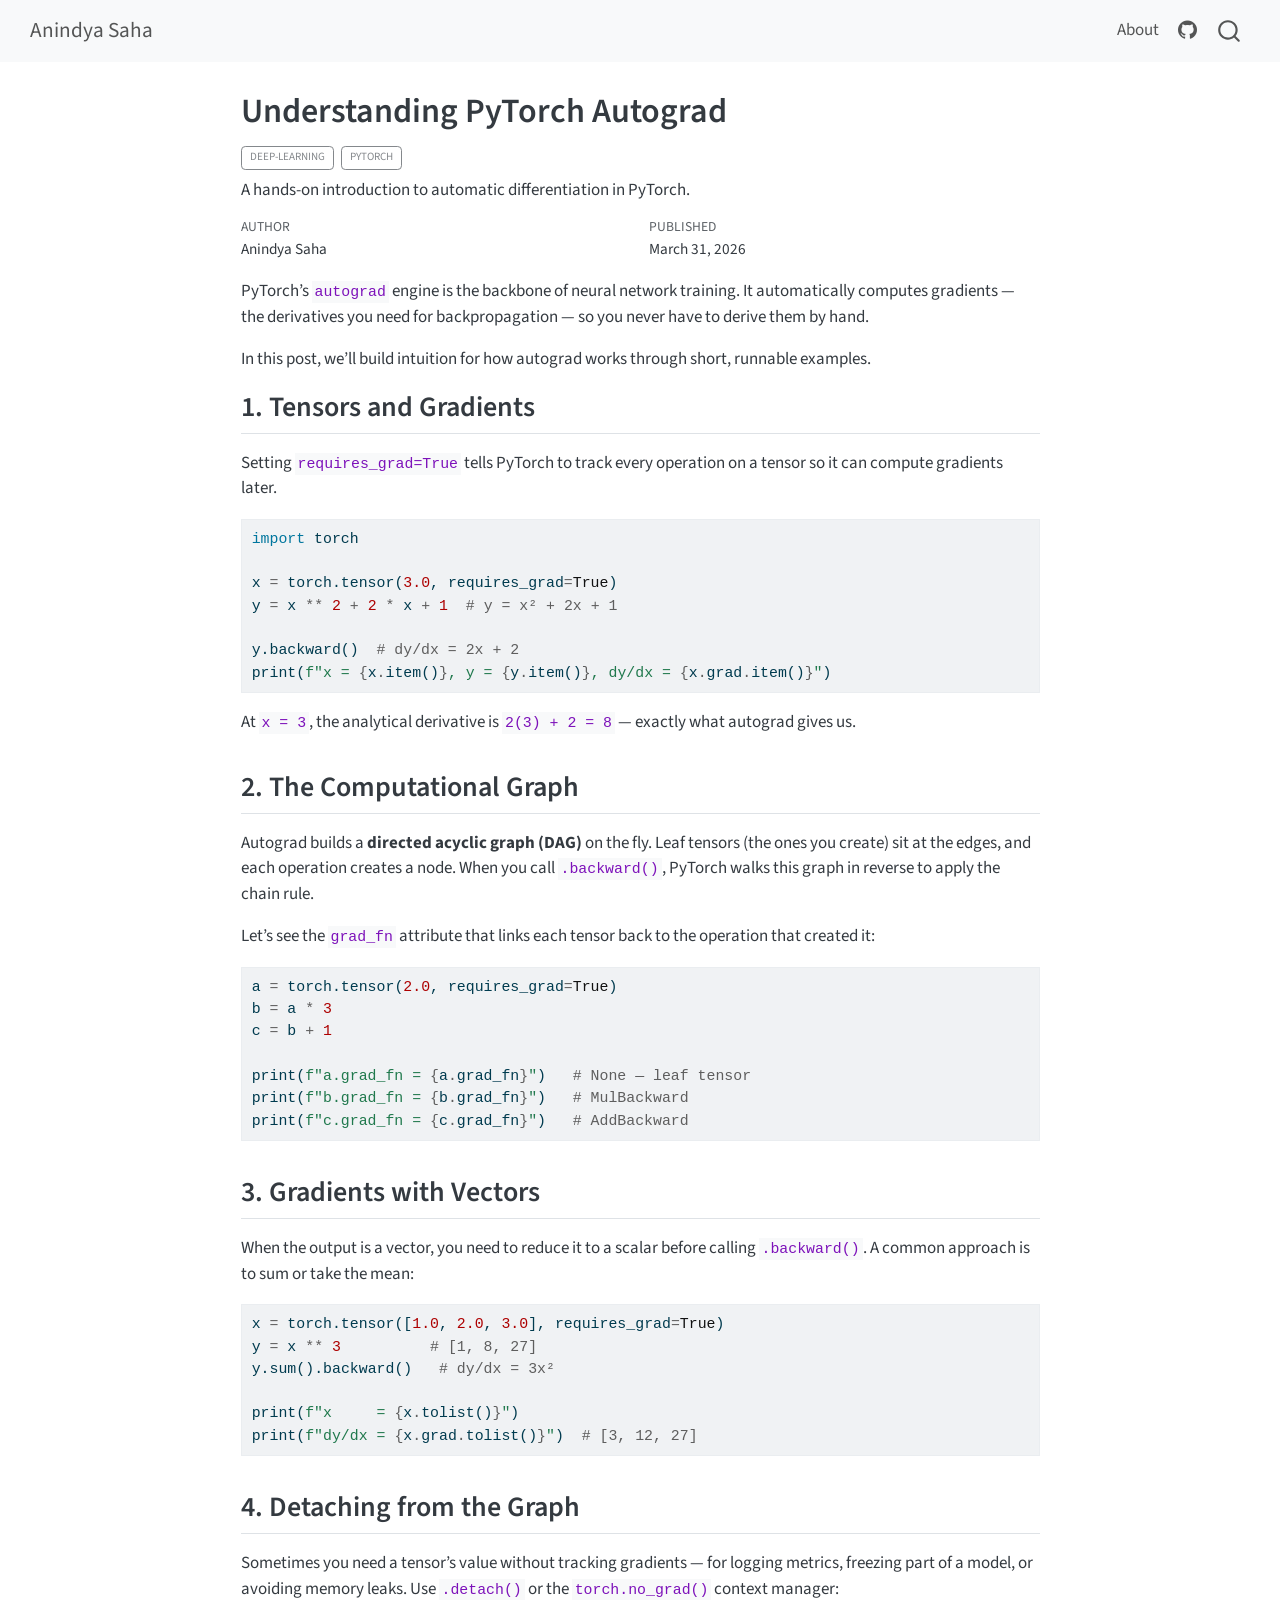
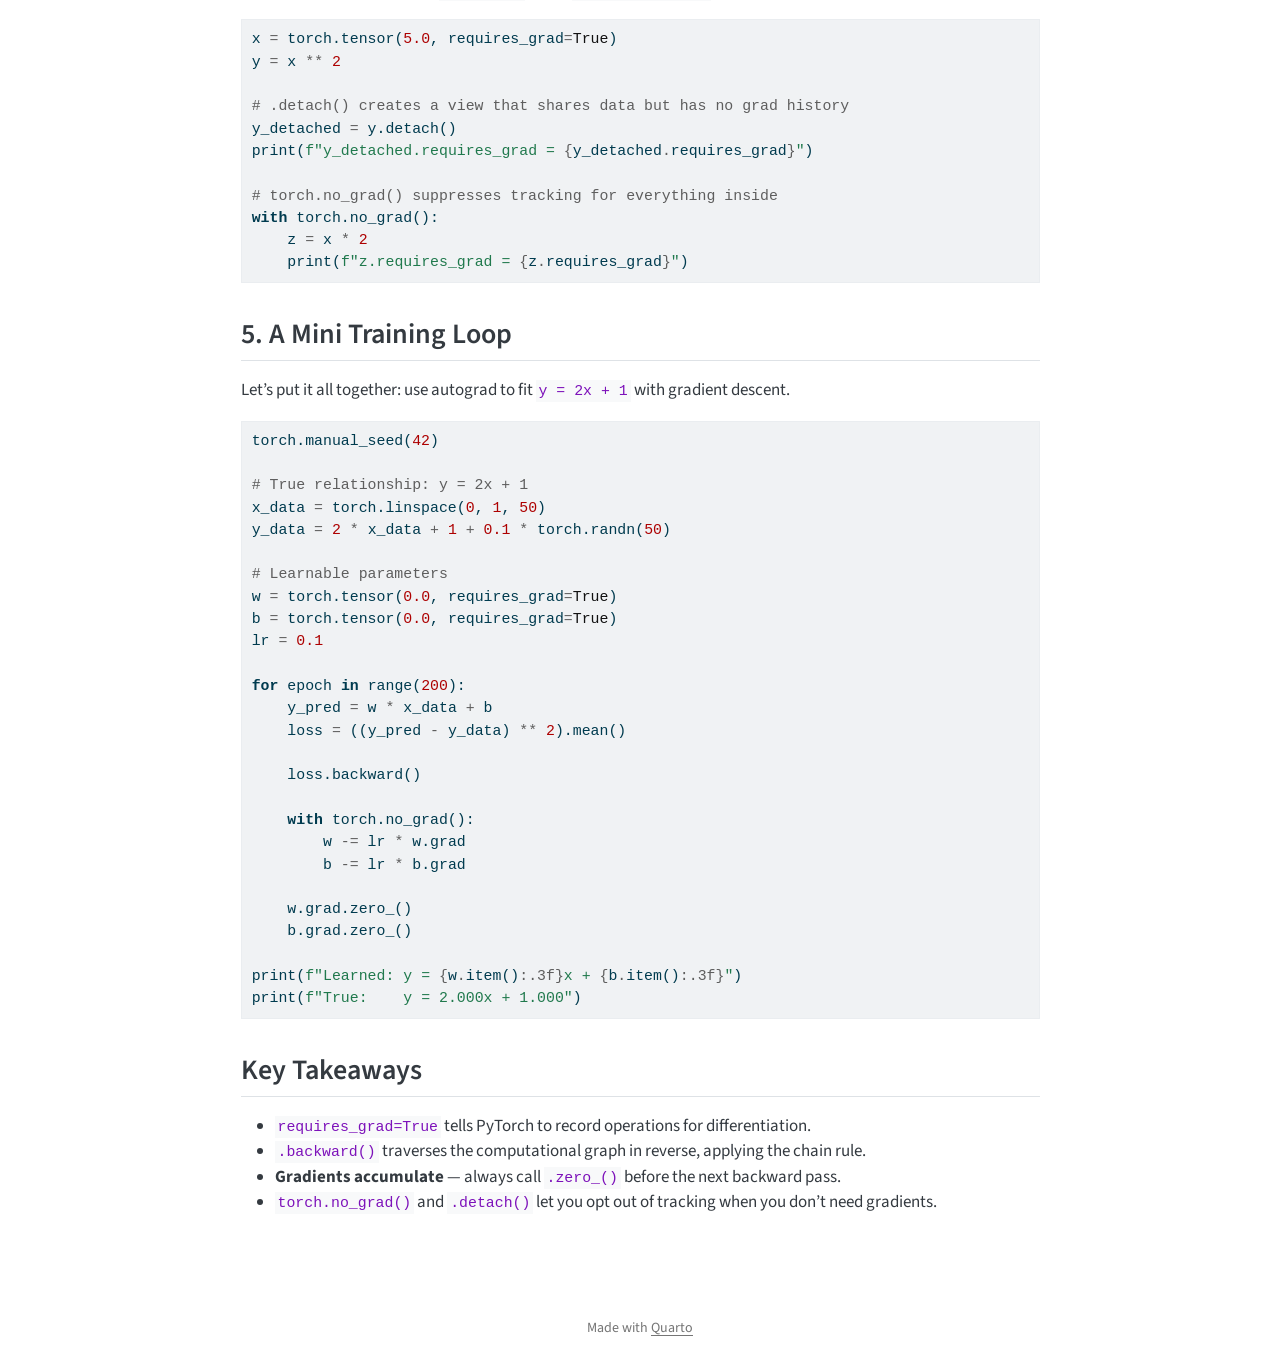
==== docs/posts/pytorch-autograd/index.html @ 5dc2ee5d "Add PyTorch autograd blog post and project setup - New post covering autograd basics: tensors, compu" ====
<!DOCTYPE html>
<html xmlns="http://www.w3.org/1999/xhtml" lang="en" xml:lang="en"><head>

<meta charset="utf-8">
<meta name="generator" content="quarto-1.6.42">

<meta name="viewport" content="width=device-width, initial-scale=1.0, user-scalable=yes">

<meta name="author" content="Anindya Saha">
<meta name="dcterms.date" content="2026-03-31">
<meta name="description" content="A hands-on introduction to automatic differentiation in PyTorch.">

<title>Understanding PyTorch Autograd – Anindya Saha</title>
<style>
code{white-space: pre-wrap;}
span.smallcaps{font-variant: small-caps;}
div.columns{display: flex; gap: min(4vw, 1.5em);}
div.column{flex: auto; overflow-x: auto;}
div.hanging-indent{margin-left: 1.5em; text-indent: -1.5em;}
ul.task-list{list-style: none;}
ul.task-list li input[type="checkbox"] {
  width: 0.8em;
  margin: 0 0.8em 0.2em -1em; /* quarto-specific, see https://github.com/quarto-dev/quarto-cli/issues/4556 */ 
  vertical-align: middle;
}
/* CSS for syntax highlighting */
pre > code.sourceCode { white-space: pre; position: relative; }
pre > code.sourceCode > span { line-height: 1.25; }
pre > code.sourceCode > span:empty { height: 1.2em; }
.sourceCode { overflow: visible; }
code.sourceCode > span { color: inherit; text-decoration: inherit; }
div.sourceCode { margin: 1em 0; }
pre.sourceCode { margin: 0; }
@media screen {
div.sourceCode { overflow: auto; }
}
@media print {
pre > code.sourceCode { white-space: pre-wrap; }
pre > code.sourceCode > span { display: inline-block; text-indent: -5em; padding-left: 5em; }
}
pre.numberSource code
  { counter-reset: source-line 0; }
pre.numberSource code > span
  { position: relative; left: -4em; counter-increment: source-line; }
pre.numberSource code > span > a:first-child::before
  { content: counter(source-line);
    position: relative; left: -1em; text-align: right; vertical-align: baseline;
    border: none; display: inline-block;
    -webkit-touch-callout: none; -webkit-user-select: none;
    -khtml-user-select: none; -moz-user-select: none;
    -ms-user-select: none; user-select: none;
    padding: 0 4px; width: 4em;
  }
pre.numberSource { margin-left: 3em;  padding-left: 4px; }
div.sourceCode
  {   }
@media screen {
pre > code.sourceCode > span > a:first-child::before { text-decoration: underline; }
}
</style>


<script src="../../site_libs/quarto-nav/quarto-nav.js"></script>
<script src="../../site_libs/quarto-nav/headroom.min.js"></script>
<script src="../../site_libs/clipboard/clipboard.min.js"></script>
<script src="../../site_libs/quarto-search/autocomplete.umd.js"></script>
<script src="../../site_libs/quarto-search/fuse.min.js"></script>
<script src="../../site_libs/quarto-search/quarto-search.js"></script>
<meta name="quarto:offset" content="../../">
<script src="../../site_libs/quarto-html/quarto.js"></script>
<script src="../../site_libs/quarto-html/popper.min.js"></script>
<script src="../../site_libs/quarto-html/tippy.umd.min.js"></script>
<script src="../../site_libs/quarto-html/anchor.min.js"></script>
<link href="../../site_libs/quarto-html/tippy.css" rel="stylesheet">
<link href="../../site_libs/quarto-html/quarto-syntax-highlighting-2f5df379a58b258e96c21c0638c20c03.css" rel="stylesheet" id="quarto-text-highlighting-styles">
<script src="../../site_libs/bootstrap/bootstrap.min.js"></script>
<link href="../../site_libs/bootstrap/bootstrap-icons.css" rel="stylesheet">
<link href="../../site_libs/bootstrap/bootstrap-44287349c404d5dcbbd92966499c0f4c.min.css" rel="stylesheet" append-hash="true" id="quarto-bootstrap" data-mode="light">
<script id="quarto-search-options" type="application/json">{
  "location": "navbar",
  "copy-button": false,
  "collapse-after": 3,
  "panel-placement": "end",
  "type": "overlay",
  "limit": 50,
  "keyboard-shortcut": [
    "f",
    "/",
    "s"
  ],
  "show-item-context": false,
  "language": {
    "search-no-results-text": "No results",
    "search-matching-documents-text": "matching documents",
    "search-copy-link-title": "Copy link to search",
    "search-hide-matches-text": "Hide additional matches",
    "search-more-match-text": "more match in this document",
    "search-more-matches-text": "more matches in this document",
    "search-clear-button-title": "Clear",
    "search-text-placeholder": "",
    "search-detached-cancel-button-title": "Cancel",
    "search-submit-button-title": "Submit",
    "search-label": "Search"
  }
}</script>


<link rel="stylesheet" href="../../styles.css">
</head>

<body class="nav-fixed fullcontent">

<div id="quarto-search-results"></div>
  <header id="quarto-header" class="headroom fixed-top">
    <nav class="navbar navbar-expand-lg " data-bs-theme="dark">
      <div class="navbar-container container-fluid">
      <div class="navbar-brand-container mx-auto">
    <a class="navbar-brand" href="../../index.html">
    <span class="navbar-title">Anindya Saha</span>
    </a>
  </div>
            <div id="quarto-search" class="" title="Search"></div>
          <button class="navbar-toggler" type="button" data-bs-toggle="collapse" data-bs-target="#navbarCollapse" aria-controls="navbarCollapse" role="menu" aria-expanded="false" aria-label="Toggle navigation" onclick="if (window.quartoToggleHeadroom) { window.quartoToggleHeadroom(); }">
  <span class="navbar-toggler-icon"></span>
</button>
          <div class="collapse navbar-collapse" id="navbarCollapse">
            <ul class="navbar-nav navbar-nav-scroll ms-auto">
  <li class="nav-item">
    <a class="nav-link" href="../../about.html"> 
<span class="menu-text">About</span></a>
  </li>  
  <li class="nav-item compact">
    <a class="nav-link" href="https://github.com/anindya-saha"> <i class="bi bi-github" role="img">
</i> 
<span class="menu-text"></span></a>
  </li>  
</ul>
          </div> <!-- /navcollapse -->
            <div class="quarto-navbar-tools">
</div>
      </div> <!-- /container-fluid -->
    </nav>
</header>
<!-- content -->
<div id="quarto-content" class="quarto-container page-columns page-rows-contents page-layout-article page-navbar">
<!-- sidebar -->
<!-- margin-sidebar -->
    
<!-- main -->
<main class="content" id="quarto-document-content">

<header id="title-block-header" class="quarto-title-block default">
<div class="quarto-title">
<h1 class="title">Understanding PyTorch Autograd</h1>
  <div class="quarto-categories">
    <div class="quarto-category">deep-learning</div>
    <div class="quarto-category">pytorch</div>
  </div>
  </div>

<div>
  <div class="description">
    A hands-on introduction to automatic differentiation in PyTorch.
  </div>
</div>


<div class="quarto-title-meta">

    <div>
    <div class="quarto-title-meta-heading">Author</div>
    <div class="quarto-title-meta-contents">
             <p>Anindya Saha </p>
          </div>
  </div>
    
    <div>
    <div class="quarto-title-meta-heading">Published</div>
    <div class="quarto-title-meta-contents">
      <p class="date">March 31, 2026</p>
    </div>
  </div>
  
    
  </div>
  


</header>


<p>PyTorch’s <code>autograd</code> engine is the backbone of neural network training. It automatically computes gradients — the derivatives you need for backpropagation — so you never have to derive them by hand.</p>
<p>In this post, we’ll build intuition for how autograd works through short, runnable examples.</p>
<section id="tensors-and-gradients" class="level2">
<h2 class="anchored" data-anchor-id="tensors-and-gradients">1. Tensors and Gradients</h2>
<p>Setting <code>requires_grad=True</code> tells PyTorch to track every operation on a tensor so it can compute gradients later.</p>
<div id="cell-3" class="cell">
<div class="sourceCode cell-code" id="cb1"><pre class="sourceCode python code-with-copy"><code class="sourceCode python"><span id="cb1-1"><a href="#cb1-1" aria-hidden="true" tabindex="-1"></a><span class="im">import</span> torch</span>
<span id="cb1-2"><a href="#cb1-2" aria-hidden="true" tabindex="-1"></a></span>
<span id="cb1-3"><a href="#cb1-3" aria-hidden="true" tabindex="-1"></a>x <span class="op">=</span> torch.tensor(<span class="fl">3.0</span>, requires_grad<span class="op">=</span><span class="va">True</span>)</span>
<span id="cb1-4"><a href="#cb1-4" aria-hidden="true" tabindex="-1"></a>y <span class="op">=</span> x <span class="op">**</span> <span class="dv">2</span> <span class="op">+</span> <span class="dv">2</span> <span class="op">*</span> x <span class="op">+</span> <span class="dv">1</span>  <span class="co"># y = x² + 2x + 1</span></span>
<span id="cb1-5"><a href="#cb1-5" aria-hidden="true" tabindex="-1"></a></span>
<span id="cb1-6"><a href="#cb1-6" aria-hidden="true" tabindex="-1"></a>y.backward()  <span class="co"># dy/dx = 2x + 2</span></span>
<span id="cb1-7"><a href="#cb1-7" aria-hidden="true" tabindex="-1"></a><span class="bu">print</span>(<span class="ss">f"x = </span><span class="sc">{</span>x<span class="sc">.</span>item()<span class="sc">}</span><span class="ss">, y = </span><span class="sc">{</span>y<span class="sc">.</span>item()<span class="sc">}</span><span class="ss">, dy/dx = </span><span class="sc">{</span>x<span class="sc">.</span>grad<span class="sc">.</span>item()<span class="sc">}</span><span class="ss">"</span>)</span></code><button title="Copy to Clipboard" class="code-copy-button"><i class="bi"></i></button></pre></div>
</div>
<p>At <code>x = 3</code>, the analytical derivative is <code>2(3) + 2 = 8</code> — exactly what autograd gives us.</p>
</section>
<section id="the-computational-graph" class="level2">
<h2 class="anchored" data-anchor-id="the-computational-graph">2. The Computational Graph</h2>
<p>Autograd builds a <strong>directed acyclic graph (DAG)</strong> on the fly. Leaf tensors (the ones you create) sit at the edges, and each operation creates a node. When you call <code>.backward()</code>, PyTorch walks this graph in reverse to apply the chain rule.</p>
<p>Let’s see the <code>grad_fn</code> attribute that links each tensor back to the operation that created it:</p>
<div id="cell-6" class="cell">
<div class="sourceCode cell-code" id="cb2"><pre class="sourceCode python code-with-copy"><code class="sourceCode python"><span id="cb2-1"><a href="#cb2-1" aria-hidden="true" tabindex="-1"></a>a <span class="op">=</span> torch.tensor(<span class="fl">2.0</span>, requires_grad<span class="op">=</span><span class="va">True</span>)</span>
<span id="cb2-2"><a href="#cb2-2" aria-hidden="true" tabindex="-1"></a>b <span class="op">=</span> a <span class="op">*</span> <span class="dv">3</span></span>
<span id="cb2-3"><a href="#cb2-3" aria-hidden="true" tabindex="-1"></a>c <span class="op">=</span> b <span class="op">+</span> <span class="dv">1</span></span>
<span id="cb2-4"><a href="#cb2-4" aria-hidden="true" tabindex="-1"></a></span>
<span id="cb2-5"><a href="#cb2-5" aria-hidden="true" tabindex="-1"></a><span class="bu">print</span>(<span class="ss">f"a.grad_fn = </span><span class="sc">{</span>a<span class="sc">.</span>grad_fn<span class="sc">}</span><span class="ss">"</span>)   <span class="co"># None — leaf tensor</span></span>
<span id="cb2-6"><a href="#cb2-6" aria-hidden="true" tabindex="-1"></a><span class="bu">print</span>(<span class="ss">f"b.grad_fn = </span><span class="sc">{</span>b<span class="sc">.</span>grad_fn<span class="sc">}</span><span class="ss">"</span>)   <span class="co"># MulBackward</span></span>
<span id="cb2-7"><a href="#cb2-7" aria-hidden="true" tabindex="-1"></a><span class="bu">print</span>(<span class="ss">f"c.grad_fn = </span><span class="sc">{</span>c<span class="sc">.</span>grad_fn<span class="sc">}</span><span class="ss">"</span>)   <span class="co"># AddBackward</span></span></code><button title="Copy to Clipboard" class="code-copy-button"><i class="bi"></i></button></pre></div>
</div>
</section>
<section id="gradients-with-vectors" class="level2">
<h2 class="anchored" data-anchor-id="gradients-with-vectors">3. Gradients with Vectors</h2>
<p>When the output is a vector, you need to reduce it to a scalar before calling <code>.backward()</code>. A common approach is to sum or take the mean:</p>
<div id="cell-8" class="cell">
<div class="sourceCode cell-code" id="cb3"><pre class="sourceCode python code-with-copy"><code class="sourceCode python"><span id="cb3-1"><a href="#cb3-1" aria-hidden="true" tabindex="-1"></a>x <span class="op">=</span> torch.tensor([<span class="fl">1.0</span>, <span class="fl">2.0</span>, <span class="fl">3.0</span>], requires_grad<span class="op">=</span><span class="va">True</span>)</span>
<span id="cb3-2"><a href="#cb3-2" aria-hidden="true" tabindex="-1"></a>y <span class="op">=</span> x <span class="op">**</span> <span class="dv">3</span>          <span class="co"># [1, 8, 27]</span></span>
<span id="cb3-3"><a href="#cb3-3" aria-hidden="true" tabindex="-1"></a>y.<span class="bu">sum</span>().backward()   <span class="co"># dy/dx = 3x²</span></span>
<span id="cb3-4"><a href="#cb3-4" aria-hidden="true" tabindex="-1"></a></span>
<span id="cb3-5"><a href="#cb3-5" aria-hidden="true" tabindex="-1"></a><span class="bu">print</span>(<span class="ss">f"x     = </span><span class="sc">{</span>x<span class="sc">.</span>tolist()<span class="sc">}</span><span class="ss">"</span>)</span>
<span id="cb3-6"><a href="#cb3-6" aria-hidden="true" tabindex="-1"></a><span class="bu">print</span>(<span class="ss">f"dy/dx = </span><span class="sc">{</span>x<span class="sc">.</span>grad<span class="sc">.</span>tolist()<span class="sc">}</span><span class="ss">"</span>)  <span class="co"># [3, 12, 27]</span></span></code><button title="Copy to Clipboard" class="code-copy-button"><i class="bi"></i></button></pre></div>
</div>
</section>
<section id="detaching-from-the-graph" class="level2">
<h2 class="anchored" data-anchor-id="detaching-from-the-graph">4. Detaching from the Graph</h2>
<p>Sometimes you need a tensor’s value without tracking gradients — for logging metrics, freezing part of a model, or avoiding memory leaks. Use <code>.detach()</code> or the <code>torch.no_grad()</code> context manager:</p>
<div id="cell-10" class="cell">
<div class="sourceCode cell-code" id="cb4"><pre class="sourceCode python code-with-copy"><code class="sourceCode python"><span id="cb4-1"><a href="#cb4-1" aria-hidden="true" tabindex="-1"></a>x <span class="op">=</span> torch.tensor(<span class="fl">5.0</span>, requires_grad<span class="op">=</span><span class="va">True</span>)</span>
<span id="cb4-2"><a href="#cb4-2" aria-hidden="true" tabindex="-1"></a>y <span class="op">=</span> x <span class="op">**</span> <span class="dv">2</span></span>
<span id="cb4-3"><a href="#cb4-3" aria-hidden="true" tabindex="-1"></a></span>
<span id="cb4-4"><a href="#cb4-4" aria-hidden="true" tabindex="-1"></a><span class="co"># .detach() creates a view that shares data but has no grad history</span></span>
<span id="cb4-5"><a href="#cb4-5" aria-hidden="true" tabindex="-1"></a>y_detached <span class="op">=</span> y.detach()</span>
<span id="cb4-6"><a href="#cb4-6" aria-hidden="true" tabindex="-1"></a><span class="bu">print</span>(<span class="ss">f"y_detached.requires_grad = </span><span class="sc">{</span>y_detached<span class="sc">.</span>requires_grad<span class="sc">}</span><span class="ss">"</span>)</span>
<span id="cb4-7"><a href="#cb4-7" aria-hidden="true" tabindex="-1"></a></span>
<span id="cb4-8"><a href="#cb4-8" aria-hidden="true" tabindex="-1"></a><span class="co"># torch.no_grad() suppresses tracking for everything inside</span></span>
<span id="cb4-9"><a href="#cb4-9" aria-hidden="true" tabindex="-1"></a><span class="cf">with</span> torch.no_grad():</span>
<span id="cb4-10"><a href="#cb4-10" aria-hidden="true" tabindex="-1"></a>    z <span class="op">=</span> x <span class="op">*</span> <span class="dv">2</span></span>
<span id="cb4-11"><a href="#cb4-11" aria-hidden="true" tabindex="-1"></a>    <span class="bu">print</span>(<span class="ss">f"z.requires_grad = </span><span class="sc">{</span>z<span class="sc">.</span>requires_grad<span class="sc">}</span><span class="ss">"</span>)</span></code><button title="Copy to Clipboard" class="code-copy-button"><i class="bi"></i></button></pre></div>
</div>
</section>
<section id="a-mini-training-loop" class="level2">
<h2 class="anchored" data-anchor-id="a-mini-training-loop">5. A Mini Training Loop</h2>
<p>Let’s put it all together: use autograd to fit <code>y = 2x + 1</code> with gradient descent.</p>
<div id="cell-12" class="cell">
<div class="sourceCode cell-code" id="cb5"><pre class="sourceCode python code-with-copy"><code class="sourceCode python"><span id="cb5-1"><a href="#cb5-1" aria-hidden="true" tabindex="-1"></a>torch.manual_seed(<span class="dv">42</span>)</span>
<span id="cb5-2"><a href="#cb5-2" aria-hidden="true" tabindex="-1"></a></span>
<span id="cb5-3"><a href="#cb5-3" aria-hidden="true" tabindex="-1"></a><span class="co"># True relationship: y = 2x + 1</span></span>
<span id="cb5-4"><a href="#cb5-4" aria-hidden="true" tabindex="-1"></a>x_data <span class="op">=</span> torch.linspace(<span class="dv">0</span>, <span class="dv">1</span>, <span class="dv">50</span>)</span>
<span id="cb5-5"><a href="#cb5-5" aria-hidden="true" tabindex="-1"></a>y_data <span class="op">=</span> <span class="dv">2</span> <span class="op">*</span> x_data <span class="op">+</span> <span class="dv">1</span> <span class="op">+</span> <span class="fl">0.1</span> <span class="op">*</span> torch.randn(<span class="dv">50</span>)</span>
<span id="cb5-6"><a href="#cb5-6" aria-hidden="true" tabindex="-1"></a></span>
<span id="cb5-7"><a href="#cb5-7" aria-hidden="true" tabindex="-1"></a><span class="co"># Learnable parameters</span></span>
<span id="cb5-8"><a href="#cb5-8" aria-hidden="true" tabindex="-1"></a>w <span class="op">=</span> torch.tensor(<span class="fl">0.0</span>, requires_grad<span class="op">=</span><span class="va">True</span>)</span>
<span id="cb5-9"><a href="#cb5-9" aria-hidden="true" tabindex="-1"></a>b <span class="op">=</span> torch.tensor(<span class="fl">0.0</span>, requires_grad<span class="op">=</span><span class="va">True</span>)</span>
<span id="cb5-10"><a href="#cb5-10" aria-hidden="true" tabindex="-1"></a>lr <span class="op">=</span> <span class="fl">0.1</span></span>
<span id="cb5-11"><a href="#cb5-11" aria-hidden="true" tabindex="-1"></a></span>
<span id="cb5-12"><a href="#cb5-12" aria-hidden="true" tabindex="-1"></a><span class="cf">for</span> epoch <span class="kw">in</span> <span class="bu">range</span>(<span class="dv">200</span>):</span>
<span id="cb5-13"><a href="#cb5-13" aria-hidden="true" tabindex="-1"></a>    y_pred <span class="op">=</span> w <span class="op">*</span> x_data <span class="op">+</span> b</span>
<span id="cb5-14"><a href="#cb5-14" aria-hidden="true" tabindex="-1"></a>    loss <span class="op">=</span> ((y_pred <span class="op">-</span> y_data) <span class="op">**</span> <span class="dv">2</span>).mean()</span>
<span id="cb5-15"><a href="#cb5-15" aria-hidden="true" tabindex="-1"></a></span>
<span id="cb5-16"><a href="#cb5-16" aria-hidden="true" tabindex="-1"></a>    loss.backward()</span>
<span id="cb5-17"><a href="#cb5-17" aria-hidden="true" tabindex="-1"></a></span>
<span id="cb5-18"><a href="#cb5-18" aria-hidden="true" tabindex="-1"></a>    <span class="cf">with</span> torch.no_grad():</span>
<span id="cb5-19"><a href="#cb5-19" aria-hidden="true" tabindex="-1"></a>        w <span class="op">-=</span> lr <span class="op">*</span> w.grad</span>
<span id="cb5-20"><a href="#cb5-20" aria-hidden="true" tabindex="-1"></a>        b <span class="op">-=</span> lr <span class="op">*</span> b.grad</span>
<span id="cb5-21"><a href="#cb5-21" aria-hidden="true" tabindex="-1"></a></span>
<span id="cb5-22"><a href="#cb5-22" aria-hidden="true" tabindex="-1"></a>    w.grad.zero_()</span>
<span id="cb5-23"><a href="#cb5-23" aria-hidden="true" tabindex="-1"></a>    b.grad.zero_()</span>
<span id="cb5-24"><a href="#cb5-24" aria-hidden="true" tabindex="-1"></a></span>
<span id="cb5-25"><a href="#cb5-25" aria-hidden="true" tabindex="-1"></a><span class="bu">print</span>(<span class="ss">f"Learned: y = </span><span class="sc">{</span>w<span class="sc">.</span>item()<span class="sc">:.3f}</span><span class="ss">x + </span><span class="sc">{</span>b<span class="sc">.</span>item()<span class="sc">:.3f}</span><span class="ss">"</span>)</span>
<span id="cb5-26"><a href="#cb5-26" aria-hidden="true" tabindex="-1"></a><span class="bu">print</span>(<span class="ss">f"True:    y = 2.000x + 1.000"</span>)</span></code><button title="Copy to Clipboard" class="code-copy-button"><i class="bi"></i></button></pre></div>
</div>
</section>
<section id="key-takeaways" class="level2">
<h2 class="anchored" data-anchor-id="key-takeaways">Key Takeaways</h2>
<ul>
<li><strong><code>requires_grad=True</code></strong> tells PyTorch to record operations for differentiation.</li>
<li><strong><code>.backward()</code></strong> traverses the computational graph in reverse, applying the chain rule.</li>
<li><strong>Gradients accumulate</strong> — always call <code>.zero_()</code> before the next backward pass.</li>
<li><strong><code>torch.no_grad()</code></strong> and <strong><code>.detach()</code></strong> let you opt out of tracking when you don’t need gradients.</li>
</ul>


</section>

</main> <!-- /main -->
<script id="quarto-html-after-body" type="application/javascript">
window.document.addEventListener("DOMContentLoaded", function (event) {
  const toggleBodyColorMode = (bsSheetEl) => {
    const mode = bsSheetEl.getAttribute("data-mode");
    const bodyEl = window.document.querySelector("body");
    if (mode === "dark") {
      bodyEl.classList.add("quarto-dark");
      bodyEl.classList.remove("quarto-light");
    } else {
      bodyEl.classList.add("quarto-light");
      bodyEl.classList.remove("quarto-dark");
    }
  }
  const toggleBodyColorPrimary = () => {
    const bsSheetEl = window.document.querySelector("link#quarto-bootstrap");
    if (bsSheetEl) {
      toggleBodyColorMode(bsSheetEl);
    }
  }
  toggleBodyColorPrimary();  
  const icon = "";
  const anchorJS = new window.AnchorJS();
  anchorJS.options = {
    placement: 'right',
    icon: icon
  };
  anchorJS.add('.anchored');
  const isCodeAnnotation = (el) => {
    for (const clz of el.classList) {
      if (clz.startsWith('code-annotation-')) {                     
        return true;
      }
    }
    return false;
  }
  const onCopySuccess = function(e) {
    // button target
    const button = e.trigger;
    // don't keep focus
    button.blur();
    // flash "checked"
    button.classList.add('code-copy-button-checked');
    var currentTitle = button.getAttribute("title");
    button.setAttribute("title", "Copied!");
    let tooltip;
    if (window.bootstrap) {
      button.setAttribute("data-bs-toggle", "tooltip");
      button.setAttribute("data-bs-placement", "left");
      button.setAttribute("data-bs-title", "Copied!");
      tooltip = new bootstrap.Tooltip(button, 
        { trigger: "manual", 
          customClass: "code-copy-button-tooltip",
          offset: [0, -8]});
      tooltip.show();    
    }
    setTimeout(function() {
      if (tooltip) {
        tooltip.hide();
        button.removeAttribute("data-bs-title");
        button.removeAttribute("data-bs-toggle");
        button.removeAttribute("data-bs-placement");
      }
      button.setAttribute("title", currentTitle);
      button.classList.remove('code-copy-button-checked');
    }, 1000);
    // clear code selection
    e.clearSelection();
  }
  const getTextToCopy = function(trigger) {
      const codeEl = trigger.previousElementSibling.cloneNode(true);
      for (const childEl of codeEl.children) {
        if (isCodeAnnotation(childEl)) {
          childEl.remove();
        }
      }
      return codeEl.innerText;
  }
  const clipboard = new window.ClipboardJS('.code-copy-button:not([data-in-quarto-modal])', {
    text: getTextToCopy
  });
  clipboard.on('success', onCopySuccess);
  if (window.document.getElementById('quarto-embedded-source-code-modal')) {
    const clipboardModal = new window.ClipboardJS('.code-copy-button[data-in-quarto-modal]', {
      text: getTextToCopy,
      container: window.document.getElementById('quarto-embedded-source-code-modal')
    });
    clipboardModal.on('success', onCopySuccess);
  }
    var localhostRegex = new RegExp(/^(?:http|https):\/\/localhost\:?[0-9]*\//);
    var mailtoRegex = new RegExp(/^mailto:/);
      var filterRegex = new RegExp('/' + window.location.host + '/');
    var isInternal = (href) => {
        return filterRegex.test(href) || localhostRegex.test(href) || mailtoRegex.test(href);
    }
    // Inspect non-navigation links and adorn them if external
 	var links = window.document.querySelectorAll('a[href]:not(.nav-link):not(.navbar-brand):not(.toc-action):not(.sidebar-link):not(.sidebar-item-toggle):not(.pagination-link):not(.no-external):not([aria-hidden]):not(.dropdown-item):not(.quarto-navigation-tool):not(.about-link)');
    for (var i=0; i<links.length; i++) {
      const link = links[i];
      if (!isInternal(link.href)) {
        // undo the damage that might have been done by quarto-nav.js in the case of
        // links that we want to consider external
        if (link.dataset.originalHref !== undefined) {
          link.href = link.dataset.originalHref;
        }
      }
    }
  function tippyHover(el, contentFn, onTriggerFn, onUntriggerFn) {
    const config = {
      allowHTML: true,
      maxWidth: 500,
      delay: 100,
      arrow: false,
      appendTo: function(el) {
          return el.parentElement;
      },
      interactive: true,
      interactiveBorder: 10,
      theme: 'quarto',
      placement: 'bottom-start',
    };
    if (contentFn) {
      config.content = contentFn;
    }
    if (onTriggerFn) {
      config.onTrigger = onTriggerFn;
    }
    if (onUntriggerFn) {
      config.onUntrigger = onUntriggerFn;
    }
    window.tippy(el, config); 
  }
  const noterefs = window.document.querySelectorAll('a[role="doc-noteref"]');
  for (var i=0; i<noterefs.length; i++) {
    const ref = noterefs[i];
    tippyHover(ref, function() {
      // use id or data attribute instead here
      let href = ref.getAttribute('data-footnote-href') || ref.getAttribute('href');
      try { href = new URL(href).hash; } catch {}
      const id = href.replace(/^#\/?/, "");
      const note = window.document.getElementById(id);
      if (note) {
        return note.innerHTML;
      } else {
        return "";
      }
    });
  }
  const xrefs = window.document.querySelectorAll('a.quarto-xref');
  const processXRef = (id, note) => {
    // Strip column container classes
    const stripColumnClz = (el) => {
      el.classList.remove("page-full", "page-columns");
      if (el.children) {
        for (const child of el.children) {
          stripColumnClz(child);
        }
      }
    }
    stripColumnClz(note)
    if (id === null || id.startsWith('sec-')) {
      // Special case sections, only their first couple elements
      const container = document.createElement("div");
      if (note.children && note.children.length > 2) {
        container.appendChild(note.children[0].cloneNode(true));
        for (let i = 1; i < note.children.length; i++) {
          const child = note.children[i];
          if (child.tagName === "P" && child.innerText === "") {
            continue;
          } else {
            container.appendChild(child.cloneNode(true));
            break;
          }
        }
        if (window.Quarto?.typesetMath) {
          window.Quarto.typesetMath(container);
        }
        return container.innerHTML
      } else {
        if (window.Quarto?.typesetMath) {
          window.Quarto.typesetMath(note);
        }
        return note.innerHTML;
      }
    } else {
      // Remove any anchor links if they are present
      const anchorLink = note.querySelector('a.anchorjs-link');
      if (anchorLink) {
        anchorLink.remove();
      }
      if (window.Quarto?.typesetMath) {
        window.Quarto.typesetMath(note);
      }
      if (note.classList.contains("callout")) {
        return note.outerHTML;
      } else {
        return note.innerHTML;
      }
    }
  }
  for (var i=0; i<xrefs.length; i++) {
    const xref = xrefs[i];
    tippyHover(xref, undefined, function(instance) {
      instance.disable();
      let url = xref.getAttribute('href');
      let hash = undefined; 
      if (url.startsWith('#')) {
        hash = url;
      } else {
        try { hash = new URL(url).hash; } catch {}
      }
      if (hash) {
        const id = hash.replace(/^#\/?/, "");
        const note = window.document.getElementById(id);
        if (note !== null) {
          try {
            const html = processXRef(id, note.cloneNode(true));
            instance.setContent(html);
          } finally {
            instance.enable();
            instance.show();
          }
        } else {
          // See if we can fetch this
          fetch(url.split('#')[0])
          .then(res => res.text())
          .then(html => {
            const parser = new DOMParser();
            const htmlDoc = parser.parseFromString(html, "text/html");
            const note = htmlDoc.getElementById(id);
            if (note !== null) {
              const html = processXRef(id, note);
              instance.setContent(html);
            } 
          }).finally(() => {
            instance.enable();
            instance.show();
          });
        }
      } else {
        // See if we can fetch a full url (with no hash to target)
        // This is a special case and we should probably do some content thinning / targeting
        fetch(url)
        .then(res => res.text())
        .then(html => {
          const parser = new DOMParser();
          const htmlDoc = parser.parseFromString(html, "text/html");
          const note = htmlDoc.querySelector('main.content');
          if (note !== null) {
            // This should only happen for chapter cross references
            // (since there is no id in the URL)
            // remove the first header
            if (note.children.length > 0 && note.children[0].tagName === "HEADER") {
              note.children[0].remove();
            }
            const html = processXRef(null, note);
            instance.setContent(html);
          } 
        }).finally(() => {
          instance.enable();
          instance.show();
        });
      }
    }, function(instance) {
    });
  }
      let selectedAnnoteEl;
      const selectorForAnnotation = ( cell, annotation) => {
        let cellAttr = 'data-code-cell="' + cell + '"';
        let lineAttr = 'data-code-annotation="' +  annotation + '"';
        const selector = 'span[' + cellAttr + '][' + lineAttr + ']';
        return selector;
      }
      const selectCodeLines = (annoteEl) => {
        const doc = window.document;
        const targetCell = annoteEl.getAttribute("data-target-cell");
        const targetAnnotation = annoteEl.getAttribute("data-target-annotation");
        const annoteSpan = window.document.querySelector(selectorForAnnotation(targetCell, targetAnnotation));
        const lines = annoteSpan.getAttribute("data-code-lines").split(",");
        const lineIds = lines.map((line) => {
          return targetCell + "-" + line;
        })
        let top = null;
        let height = null;
        let parent = null;
        if (lineIds.length > 0) {
            //compute the position of the single el (top and bottom and make a div)
            const el = window.document.getElementById(lineIds[0]);
            top = el.offsetTop;
            height = el.offsetHeight;
            parent = el.parentElement.parentElement;
          if (lineIds.length > 1) {
            const lastEl = window.document.getElementById(lineIds[lineIds.length - 1]);
            const bottom = lastEl.offsetTop + lastEl.offsetHeight;
            height = bottom - top;
          }
          if (top !== null && height !== null && parent !== null) {
            // cook up a div (if necessary) and position it 
            let div = window.document.getElementById("code-annotation-line-highlight");
            if (div === null) {
              div = window.document.createElement("div");
              div.setAttribute("id", "code-annotation-line-highlight");
              div.style.position = 'absolute';
              parent.appendChild(div);
            }
            div.style.top = top - 2 + "px";
            div.style.height = height + 4 + "px";
            div.style.left = 0;
            let gutterDiv = window.document.getElementById("code-annotation-line-highlight-gutter");
            if (gutterDiv === null) {
              gutterDiv = window.document.createElement("div");
              gutterDiv.setAttribute("id", "code-annotation-line-highlight-gutter");
              gutterDiv.style.position = 'absolute';
              const codeCell = window.document.getElementById(targetCell);
              const gutter = codeCell.querySelector('.code-annotation-gutter');
              gutter.appendChild(gutterDiv);
            }
            gutterDiv.style.top = top - 2 + "px";
            gutterDiv.style.height = height + 4 + "px";
          }
          selectedAnnoteEl = annoteEl;
        }
      };
      const unselectCodeLines = () => {
        const elementsIds = ["code-annotation-line-highlight", "code-annotation-line-highlight-gutter"];
        elementsIds.forEach((elId) => {
          const div = window.document.getElementById(elId);
          if (div) {
            div.remove();
          }
        });
        selectedAnnoteEl = undefined;
      };
        // Handle positioning of the toggle
    window.addEventListener(
      "resize",
      throttle(() => {
        elRect = undefined;
        if (selectedAnnoteEl) {
          selectCodeLines(selectedAnnoteEl);
        }
      }, 10)
    );
    function throttle(fn, ms) {
    let throttle = false;
    let timer;
      return (...args) => {
        if(!throttle) { // first call gets through
            fn.apply(this, args);
            throttle = true;
        } else { // all the others get throttled
            if(timer) clearTimeout(timer); // cancel #2
            timer = setTimeout(() => {
              fn.apply(this, args);
              timer = throttle = false;
            }, ms);
        }
      };
    }
      // Attach click handler to the DT
      const annoteDls = window.document.querySelectorAll('dt[data-target-cell]');
      for (const annoteDlNode of annoteDls) {
        annoteDlNode.addEventListener('click', (event) => {
          const clickedEl = event.target;
          if (clickedEl !== selectedAnnoteEl) {
            unselectCodeLines();
            const activeEl = window.document.querySelector('dt[data-target-cell].code-annotation-active');
            if (activeEl) {
              activeEl.classList.remove('code-annotation-active');
            }
            selectCodeLines(clickedEl);
            clickedEl.classList.add('code-annotation-active');
          } else {
            // Unselect the line
            unselectCodeLines();
            clickedEl.classList.remove('code-annotation-active');
          }
        });
      }
  const findCites = (el) => {
    const parentEl = el.parentElement;
    if (parentEl) {
      const cites = parentEl.dataset.cites;
      if (cites) {
        return {
          el,
          cites: cites.split(' ')
        };
      } else {
        return findCites(el.parentElement)
      }
    } else {
      return undefined;
    }
  };
  var bibliorefs = window.document.querySelectorAll('a[role="doc-biblioref"]');
  for (var i=0; i<bibliorefs.length; i++) {
    const ref = bibliorefs[i];
    const citeInfo = findCites(ref);
    if (citeInfo) {
      tippyHover(citeInfo.el, function() {
        var popup = window.document.createElement('div');
        citeInfo.cites.forEach(function(cite) {
          var citeDiv = window.document.createElement('div');
          citeDiv.classList.add('hanging-indent');
          citeDiv.classList.add('csl-entry');
          var biblioDiv = window.document.getElementById('ref-' + cite);
          if (biblioDiv) {
            citeDiv.innerHTML = biblioDiv.innerHTML;
          }
          popup.appendChild(citeDiv);
        });
        return popup.innerHTML;
      });
    }
  }
});
</script>
</div> <!-- /content -->
<footer class="footer">
  <div class="nav-footer">
    <div class="nav-footer-left">
      &nbsp;
    </div>   
    <div class="nav-footer-center">
<p>Made with <a href="https://quarto.org/">Quarto</a></p>
</div>
    <div class="nav-footer-right">
      &nbsp;
    </div>
  </div>
</footer>




</body></html>
---- docs/site_libs/quarto-html/tippy.css ----
.tippy-box[data-animation=fade][data-state=hidden]{opacity:0}[data-tippy-root]{max-width:calc(100vw - 10px)}.tippy-box{position:relative;background-color:#333;color:#fff;border-radius:4px;font-size:14px;line-height:1.4;white-space:normal;outline:0;transition-property:transform,visibility,opacity}.tippy-box[data-placement^=top]>.tippy-arrow{bottom:0}.tippy-box[data-placement^=top]>.tippy-arrow:before{bottom:-7px;left:0;border-width:8px 8px 0;border-top-color:initial;transform-origin:center top}.tippy-box[data-placement^=bottom]>.tippy-arrow{top:0}.tippy-box[data-placement^=bottom]>.tippy-arrow:before{top:-7px;left:0;border-width:0 8px 8px;border-bottom-color:initial;transform-origin:center bottom}.tippy-box[data-placement^=left]>.tippy-arrow{right:0}.tippy-box[data-placement^=left]>.tippy-arrow:before{border-width:8px 0 8px 8px;border-left-color:initial;right:-7px;transform-origin:center left}.tippy-box[data-placement^=right]>.tippy-arrow{left:0}.tippy-box[data-placement^=right]>.tippy-arrow:before{left:-7px;border-width:8px 8px 8px 0;border-right-color:initial;transform-origin:center right}.tippy-box[data-inertia][data-state=visible]{transition-timing-function:cubic-bezier(.54,1.5,.38,1.11)}.tippy-arrow{width:16px;height:16px;color:#333}.tippy-arrow:before{content:"";position:absolute;border-color:transparent;border-style:solid}.tippy-content{position:relative;padding:5px 9px;z-index:1}
---- docs/site_libs/quarto-html/quarto-syntax-highlighting-2f5df379a58b258e96c21c0638c20c03.css ----
/* quarto syntax highlight colors */
:root {
  --quarto-hl-ot-color: #003B4F;
  --quarto-hl-at-color: #657422;
  --quarto-hl-ss-color: #20794D;
  --quarto-hl-an-color: #5E5E5E;
  --quarto-hl-fu-color: #4758AB;
  --quarto-hl-st-color: #20794D;
  --quarto-hl-cf-color: #003B4F;
  --quarto-hl-op-color: #5E5E5E;
  --quarto-hl-er-color: #AD0000;
  --quarto-hl-bn-color: #AD0000;
  --quarto-hl-al-color: #AD0000;
  --quarto-hl-va-color: #111111;
  --quarto-hl-bu-color: inherit;
  --quarto-hl-ex-color: inherit;
  --quarto-hl-pp-color: #AD0000;
  --quarto-hl-in-color: #5E5E5E;
  --quarto-hl-vs-color: #20794D;
  --quarto-hl-wa-color: #5E5E5E;
  --quarto-hl-do-color: #5E5E5E;
  --quarto-hl-im-color: #00769E;
  --quarto-hl-ch-color: #20794D;
  --quarto-hl-dt-color: #AD0000;
  --quarto-hl-fl-color: #AD0000;
  --quarto-hl-co-color: #5E5E5E;
  --quarto-hl-cv-color: #5E5E5E;
  --quarto-hl-cn-color: #8f5902;
  --quarto-hl-sc-color: #5E5E5E;
  --quarto-hl-dv-color: #AD0000;
  --quarto-hl-kw-color: #003B4F;
}

/* other quarto variables */
:root {
  --quarto-font-monospace: SFMono-Regular, Menlo, Monaco, Consolas, "Liberation Mono", "Courier New", monospace;
}

pre > code.sourceCode > span {
  color: #003B4F;
}

code span {
  color: #003B4F;
}

code.sourceCode > span {
  color: #003B4F;
}

div.sourceCode,
div.sourceCode pre.sourceCode {
  color: #003B4F;
}

code span.ot {
  color: #003B4F;
  font-style: inherit;
}

code span.at {
  color: #657422;
  font-style: inherit;
}

code span.ss {
  color: #20794D;
  font-style: inherit;
}

code span.an {
  color: #5E5E5E;
  font-style: inherit;
}

code span.fu {
  color: #4758AB;
  font-style: inherit;
}

code span.st {
  color: #20794D;
  font-style: inherit;
}

code span.cf {
  color: #003B4F;
  font-weight: bold;
  font-style: inherit;
}

code span.op {
  color: #5E5E5E;
  font-style: inherit;
}

code span.er {
  color: #AD0000;
  font-style: inherit;
}

code span.bn {
  color: #AD0000;
  font-style: inherit;
}

code span.al {
  color: #AD0000;
  font-style: inherit;
}

code span.va {
  color: #111111;
  font-style: inherit;
}

code span.bu {
  font-style: inherit;
}

code span.ex {
  font-style: inherit;
}

code span.pp {
  color: #AD0000;
  font-style: inherit;
}

code span.in {
  color: #5E5E5E;
  font-style: inherit;
}

code span.vs {
  color: #20794D;
  font-style: inherit;
}

code span.wa {
  color: #5E5E5E;
  font-style: italic;
}

code span.do {
  color: #5E5E5E;
  font-style: italic;
}

code span.im {
  color: #00769E;
  font-style: inherit;
}

code span.ch {
  color: #20794D;
  font-style: inherit;
}

code span.dt {
  color: #AD0000;
  font-style: inherit;
}

code span.fl {
  color: #AD0000;
  font-style: inherit;
}

code span.co {
  color: #5E5E5E;
  font-style: inherit;
}

code span.cv {
  color: #5E5E5E;
  font-style: italic;
}

code span.cn {
  color: #8f5902;
  font-style: inherit;
}

code span.sc {
  color: #5E5E5E;
  font-style: inherit;
}

code span.dv {
  color: #AD0000;
  font-style: inherit;
}

code span.kw {
  color: #003B4F;
  font-weight: bold;
  font-style: inherit;
}

.prevent-inlining {
  content: "</";
}

/*# sourceMappingURL=35eb38a806ee71ea6d2563be2308c832.css.map */
---- docs/styles.css ----
/* Custom styles */
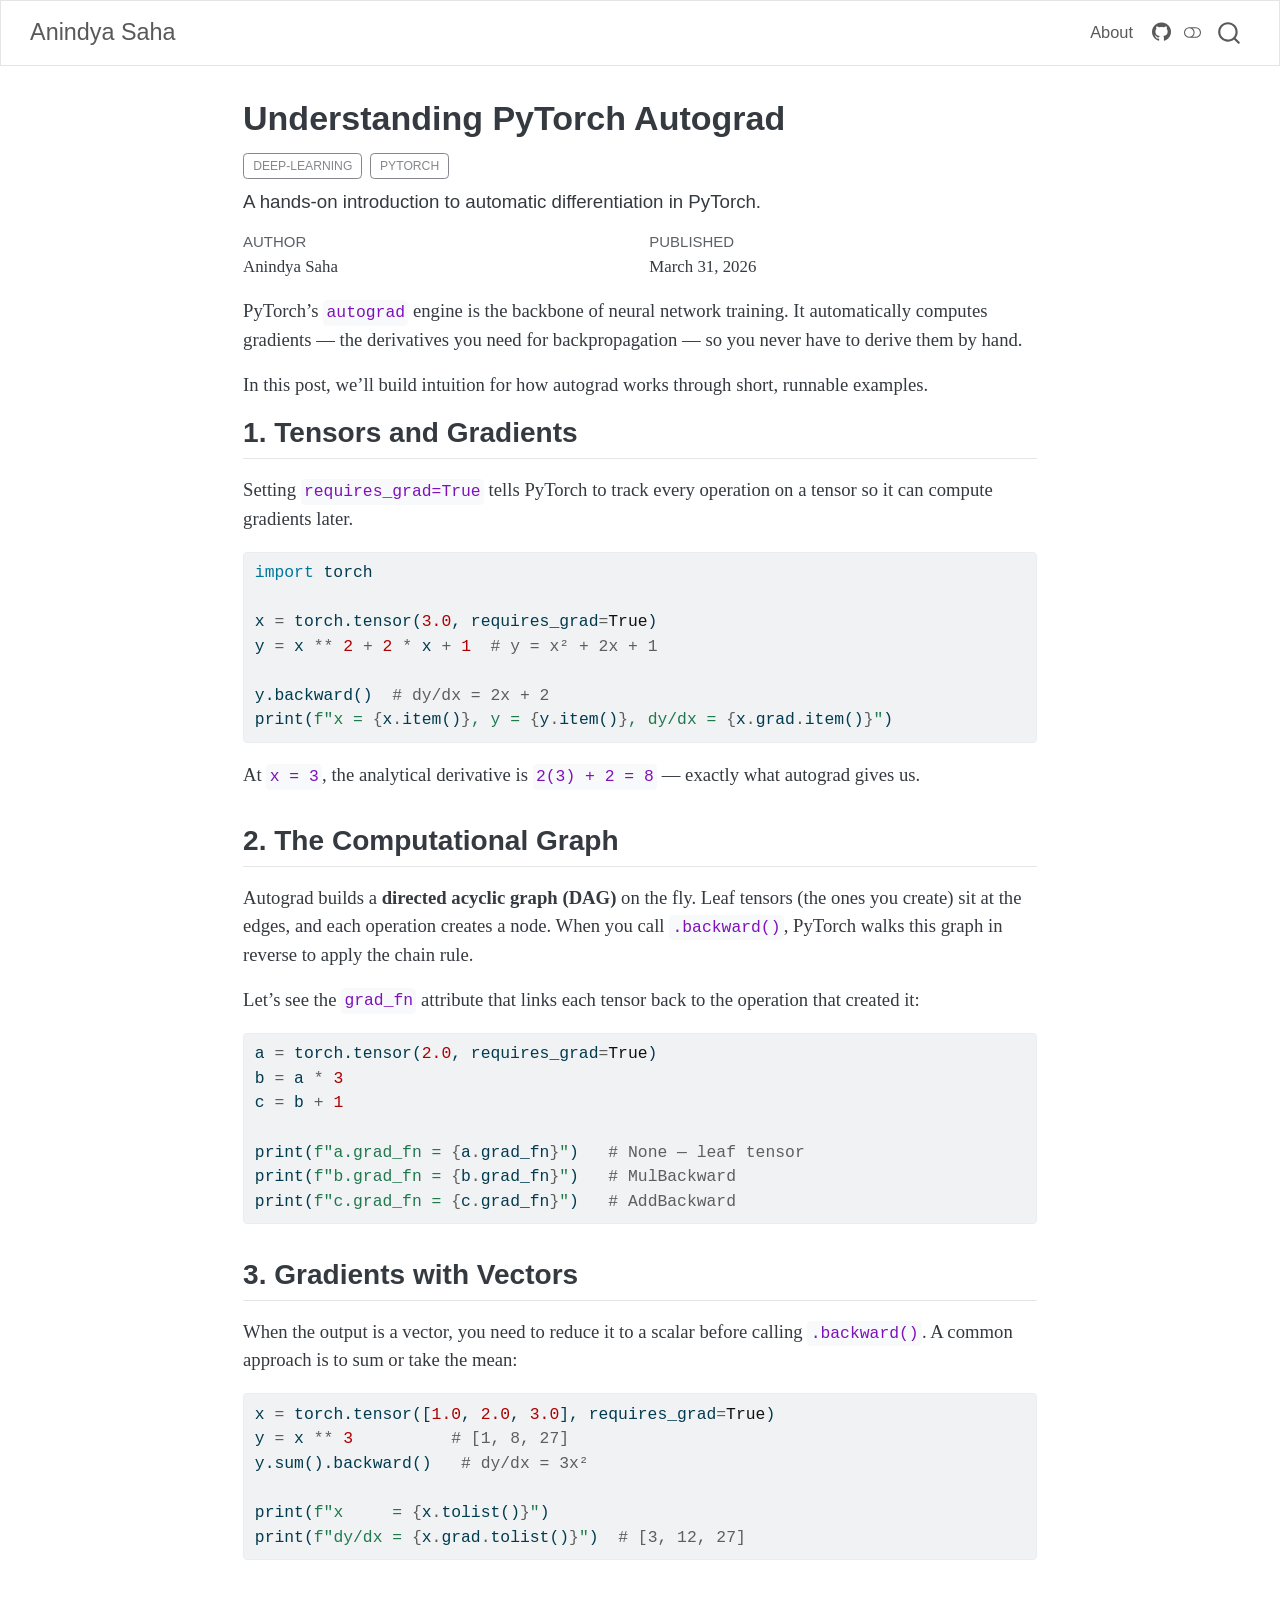
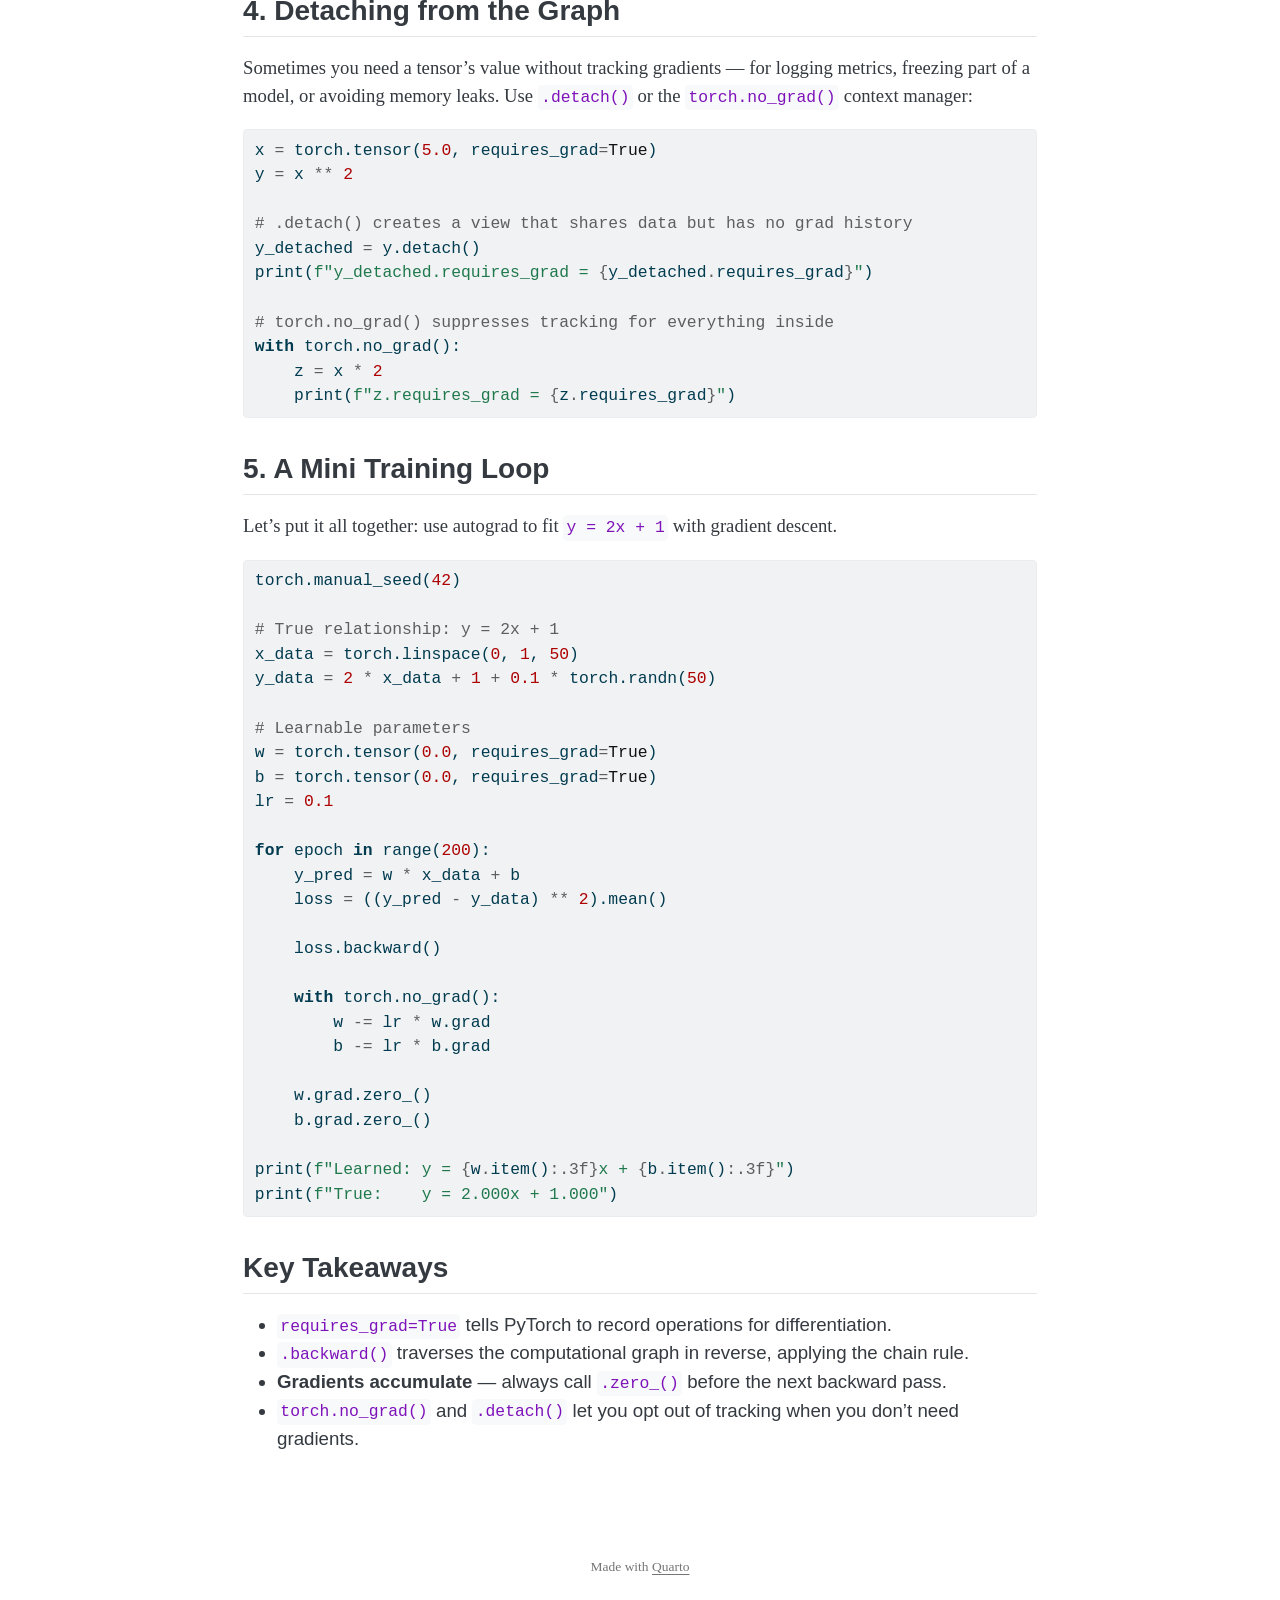
==== commit f6927185: "Switch theme to litera/darkly, add blog skills, update CLAUDE.md - Theme: litera (light) + darkly (d" ====
--- a/docs/posts/pytorch-autograd/index.html
+++ b/docs/posts/pytorch-autograd/index.html
@@ -72,10 +72,12 @@
 <script src="../../site_libs/quarto-html/tippy.umd.min.js"></script>
 <script src="../../site_libs/quarto-html/anchor.min.js"></script>
 <link href="../../site_libs/quarto-html/tippy.css" rel="stylesheet">
-<link href="../../site_libs/quarto-html/quarto-syntax-highlighting-2f5df379a58b258e96c21c0638c20c03.css" rel="stylesheet" id="quarto-text-highlighting-styles">
+<link href="../../site_libs/quarto-html/quarto-syntax-highlighting-2f5df379a58b258e96c21c0638c20c03.css" rel="stylesheet" class="quarto-color-scheme" id="quarto-text-highlighting-styles">
+<link href="../../site_libs/quarto-html/quarto-syntax-highlighting-dark-b53751a350365c71b6c909e95f209ed1.css" rel="prefetch" class="quarto-color-scheme quarto-color-alternate" id="quarto-text-highlighting-styles">
 <script src="../../site_libs/bootstrap/bootstrap.min.js"></script>
 <link href="../../site_libs/bootstrap/bootstrap-icons.css" rel="stylesheet">
-<link href="../../site_libs/bootstrap/bootstrap-44287349c404d5dcbbd92966499c0f4c.min.css" rel="stylesheet" append-hash="true" id="quarto-bootstrap" data-mode="light">
+<link href="../../site_libs/bootstrap/bootstrap-7b9b325a52186e2438cd98bb23e252ce.min.css" rel="stylesheet" append-hash="true" class="quarto-color-scheme" id="quarto-bootstrap" data-mode="light">
+<link href="../../site_libs/bootstrap/bootstrap-dark-ede2d9d80d279c3bddc5c66db3ce3d9f.min.css" rel="prefetch" append-hash="true" class="quarto-color-scheme quarto-color-alternate" id="quarto-bootstrap" data-mode="dark">
 <script id="quarto-search-options" type="application/json">{
   "location": "navbar",
   "copy-button": false,
@@ -137,6 +139,7 @@
 </ul>
           </div> <!-- /navcollapse -->
             <div class="quarto-navbar-tools">
+  <a href="" class="quarto-color-scheme-toggle quarto-navigation-tool  px-1" onclick="window.quartoToggleColorScheme(); return false;" title="Toggle dark mode"><i class="bi"></i></a>
 </div>
       </div> <!-- /container-fluid -->
     </nav>
@@ -313,6 +316,150 @@
     }
   }
   toggleBodyColorPrimary();  
+  const disableStylesheet = (stylesheets) => {
+    for (let i=0; i < stylesheets.length; i++) {
+      const stylesheet = stylesheets[i];
+      stylesheet.rel = 'prefetch';
+    }
+  }
+  const enableStylesheet = (stylesheets) => {
+    for (let i=0; i < stylesheets.length; i++) {
+      const stylesheet = stylesheets[i];
+      stylesheet.rel = 'stylesheet';
+    }
+  }
+  const manageTransitions = (selector, allowTransitions) => {
+    const els = window.document.querySelectorAll(selector);
+    for (let i=0; i < els.length; i++) {
+      const el = els[i];
+      if (allowTransitions) {
+        el.classList.remove('notransition');
+      } else {
+        el.classList.add('notransition');
+      }
+    }
+  }
+  const toggleGiscusIfUsed = (isAlternate, darkModeDefault) => {
+    const baseTheme = document.querySelector('#giscus-base-theme')?.value ?? 'light';
+    const alternateTheme = document.querySelector('#giscus-alt-theme')?.value ?? 'dark';
+    let newTheme = '';
+    if(darkModeDefault) {
+      newTheme = isAlternate ? baseTheme : alternateTheme;
+    } else {
+      newTheme = isAlternate ? alternateTheme : baseTheme;
+    }
+    const changeGiscusTheme = () => {
+      // From: https://github.com/giscus/giscus/issues/336
+      const sendMessage = (message) => {
+        const iframe = document.querySelector('iframe.giscus-frame');
+        if (!iframe) return;
+        iframe.contentWindow.postMessage({ giscus: message }, 'https://giscus.app');
+      }
+      sendMessage({
+        setConfig: {
+          theme: newTheme
+        }
+      });
+    }
+    const isGiscussLoaded = window.document.querySelector('iframe.giscus-frame') !== null;
+    if (isGiscussLoaded) {
+      changeGiscusTheme();
+    }
+  }
+  const toggleColorMode = (alternate) => {
+    // Switch the stylesheets
+    const alternateStylesheets = window.document.querySelectorAll('link.quarto-color-scheme.quarto-color-alternate');
+    manageTransitions('#quarto-margin-sidebar .nav-link', false);
+    if (alternate) {
+      enableStylesheet(alternateStylesheets);
+      for (const sheetNode of alternateStylesheets) {
+        if (sheetNode.id === "quarto-bootstrap") {
+          toggleBodyColorMode(sheetNode);
+        }
+      }
+    } else {
+      disableStylesheet(alternateStylesheets);
+      toggleBodyColorPrimary();
+    }
+    manageTransitions('#quarto-margin-sidebar .nav-link', true);
+    // Switch the toggles
+    const toggles = window.document.querySelectorAll('.quarto-color-scheme-toggle');
+    for (let i=0; i < toggles.length; i++) {
+      const toggle = toggles[i];
+      if (toggle) {
+        if (alternate) {
+          toggle.classList.add("alternate");     
+        } else {
+          toggle.classList.remove("alternate");
+        }
+      }
+    }
+    // Hack to workaround the fact that safari doesn't
+    // properly recolor the scrollbar when toggling (#1455)
+    if (navigator.userAgent.indexOf('Safari') > 0 && navigator.userAgent.indexOf('Chrome') == -1) {
+      manageTransitions("body", false);
+      window.scrollTo(0, 1);
+      setTimeout(() => {
+        window.scrollTo(0, 0);
+        manageTransitions("body", true);
+      }, 40);  
+    }
+  }
+  const isFileUrl = () => { 
+    return window.location.protocol === 'file:';
+  }
+  const hasAlternateSentinel = () => {  
+    let styleSentinel = getColorSchemeSentinel();
+    if (styleSentinel !== null) {
+      return styleSentinel === "alternate";
+    } else {
+      return false;
+    }
+  }
+  const setStyleSentinel = (alternate) => {
+    const value = alternate ? "alternate" : "default";
+    if (!isFileUrl()) {
+      window.localStorage.setItem("quarto-color-scheme", value);
+    } else {
+      localAlternateSentinel = value;
+    }
+  }
+  const getColorSchemeSentinel = () => {
+    if (!isFileUrl()) {
+      const storageValue = window.localStorage.getItem("quarto-color-scheme");
+      return storageValue != null ? storageValue : localAlternateSentinel;
+    } else {
+      return localAlternateSentinel;
+    }
+  }
+  const darkModeDefault = false;
+  let localAlternateSentinel = darkModeDefault ? 'alternate' : 'default';
+  // Dark / light mode switch
+  window.quartoToggleColorScheme = () => {
+    // Read the current dark / light value 
+    let toAlternate = !hasAlternateSentinel();
+    toggleColorMode(toAlternate);
+    setStyleSentinel(toAlternate);
+    toggleGiscusIfUsed(toAlternate, darkModeDefault);
+  };
+  // Ensure there is a toggle, if there isn't float one in the top right
+  if (window.document.querySelector('.quarto-color-scheme-toggle') === null) {
+    const a = window.document.createElement('a');
+    a.classList.add('top-right');
+    a.classList.add('quarto-color-scheme-toggle');
+    a.href = "";
+    a.onclick = function() { try { window.quartoToggleColorScheme(); } catch {} return false; };
+    const i = window.document.createElement("i");
+    i.classList.add('bi');
+    a.appendChild(i);
+    window.document.body.appendChild(a);
+  }
+  // Switch to dark mode if need be
+  if (hasAlternateSentinel()) {
+    toggleColorMode(true);
+  } else {
+    toggleColorMode(false);
+  }
   const icon = "";
   const anchorJS = new window.AnchorJS();
   anchorJS.options = {
--- a/docs/site_libs/quarto-html/quarto-syntax-highlighting-dark-b53751a350365c71b6c909e95f209ed1.css
+++ b/docs/site_libs/quarto-html/quarto-syntax-highlighting-dark-b53751a350365c71b6c909e95f209ed1.css
@@ -0,0 +1,189 @@
+/* quarto syntax highlight colors */
+:root {
+  --quarto-hl-al-color: #f07178;
+  --quarto-hl-an-color: #d4d0ab;
+  --quarto-hl-at-color: #00e0e0;
+  --quarto-hl-bn-color: #d4d0ab;
+  --quarto-hl-bu-color: #abe338;
+  --quarto-hl-ch-color: #abe338;
+  --quarto-hl-co-color: #f8f8f2;
+  --quarto-hl-cv-color: #ffd700;
+  --quarto-hl-cn-color: #ffd700;
+  --quarto-hl-cf-color: #ffa07a;
+  --quarto-hl-dt-color: #ffa07a;
+  --quarto-hl-dv-color: #d4d0ab;
+  --quarto-hl-do-color: #f8f8f2;
+  --quarto-hl-er-color: #f07178;
+  --quarto-hl-ex-color: #00e0e0;
+  --quarto-hl-fl-color: #d4d0ab;
+  --quarto-hl-fu-color: #ffa07a;
+  --quarto-hl-im-color: #abe338;
+  --quarto-hl-in-color: #d4d0ab;
+  --quarto-hl-kw-color: #ffa07a;
+  --quarto-hl-op-color: #ffa07a;
+  --quarto-hl-ot-color: #00e0e0;
+  --quarto-hl-pp-color: #dcc6e0;
+  --quarto-hl-re-color: #00e0e0;
+  --quarto-hl-sc-color: #abe338;
+  --quarto-hl-ss-color: #abe338;
+  --quarto-hl-st-color: #abe338;
+  --quarto-hl-va-color: #00e0e0;
+  --quarto-hl-vs-color: #abe338;
+  --quarto-hl-wa-color: #dcc6e0;
+}
+
+/* other quarto variables */
+:root {
+  --quarto-font-monospace: SFMono-Regular, Menlo, Monaco, Consolas, "Liberation Mono", "Courier New", monospace;
+}
+
+code span.al {
+  background-color: #2a0f15;
+  font-weight: bold;
+  color: #f07178;
+}
+
+code span.an {
+  color: #d4d0ab;
+}
+
+code span.at {
+  color: #00e0e0;
+}
+
+code span.bn {
+  color: #d4d0ab;
+}
+
+code span.bu {
+  color: #abe338;
+}
+
+code span.ch {
+  color: #abe338;
+}
+
+code span.co {
+  font-style: italic;
+  color: #f8f8f2;
+}
+
+code span.cv {
+  color: #ffd700;
+}
+
+code span.cn {
+  color: #ffd700;
+}
+
+code span.cf {
+  font-weight: bold;
+  color: #ffa07a;
+}
+
+code span.dt {
+  color: #ffa07a;
+}
+
+code span.dv {
+  color: #d4d0ab;
+}
+
+code span.do {
+  color: #f8f8f2;
+}
+
+code span.er {
+  color: #f07178;
+  text-decoration: underline;
+}
+
+code span.ex {
+  font-weight: bold;
+  color: #00e0e0;
+}
+
+code span.fl {
+  color: #d4d0ab;
+}
+
+code span.fu {
+  color: #ffa07a;
+}
+
+code span.im {
+  color: #abe338;
+}
+
+code span.in {
+  color: #d4d0ab;
+}
+
+code span.kw {
+  font-weight: bold;
+  color: #ffa07a;
+}
+
+pre > code.sourceCode > span {
+  color: #f8f8f2;
+}
+
+code span {
+  color: #f8f8f2;
+}
+
+code.sourceCode > span {
+  color: #f8f8f2;
+}
+
+div.sourceCode,
+div.sourceCode pre.sourceCode {
+  color: #f8f8f2;
+}
+
+code span.op {
+  color: #ffa07a;
+}
+
+code span.ot {
+  color: #00e0e0;
+}
+
+code span.pp {
+  color: #dcc6e0;
+}
+
+code span.re {
+  background-color: #f8f8f2;
+  color: #00e0e0;
+}
+
+code span.sc {
+  color: #abe338;
+}
+
+code span.ss {
+  color: #abe338;
+}
+
+code span.st {
+  color: #abe338;
+}
+
+code span.va {
+  color: #00e0e0;
+}
+
+code span.vs {
+  color: #abe338;
+}
+
+code span.wa {
+  color: #dcc6e0;
+}
+
+.prevent-inlining {
+  content: "</";
+}
+
+/*# sourceMappingURL=ef095d06243fb944689b9469f3a5590a.css.map */
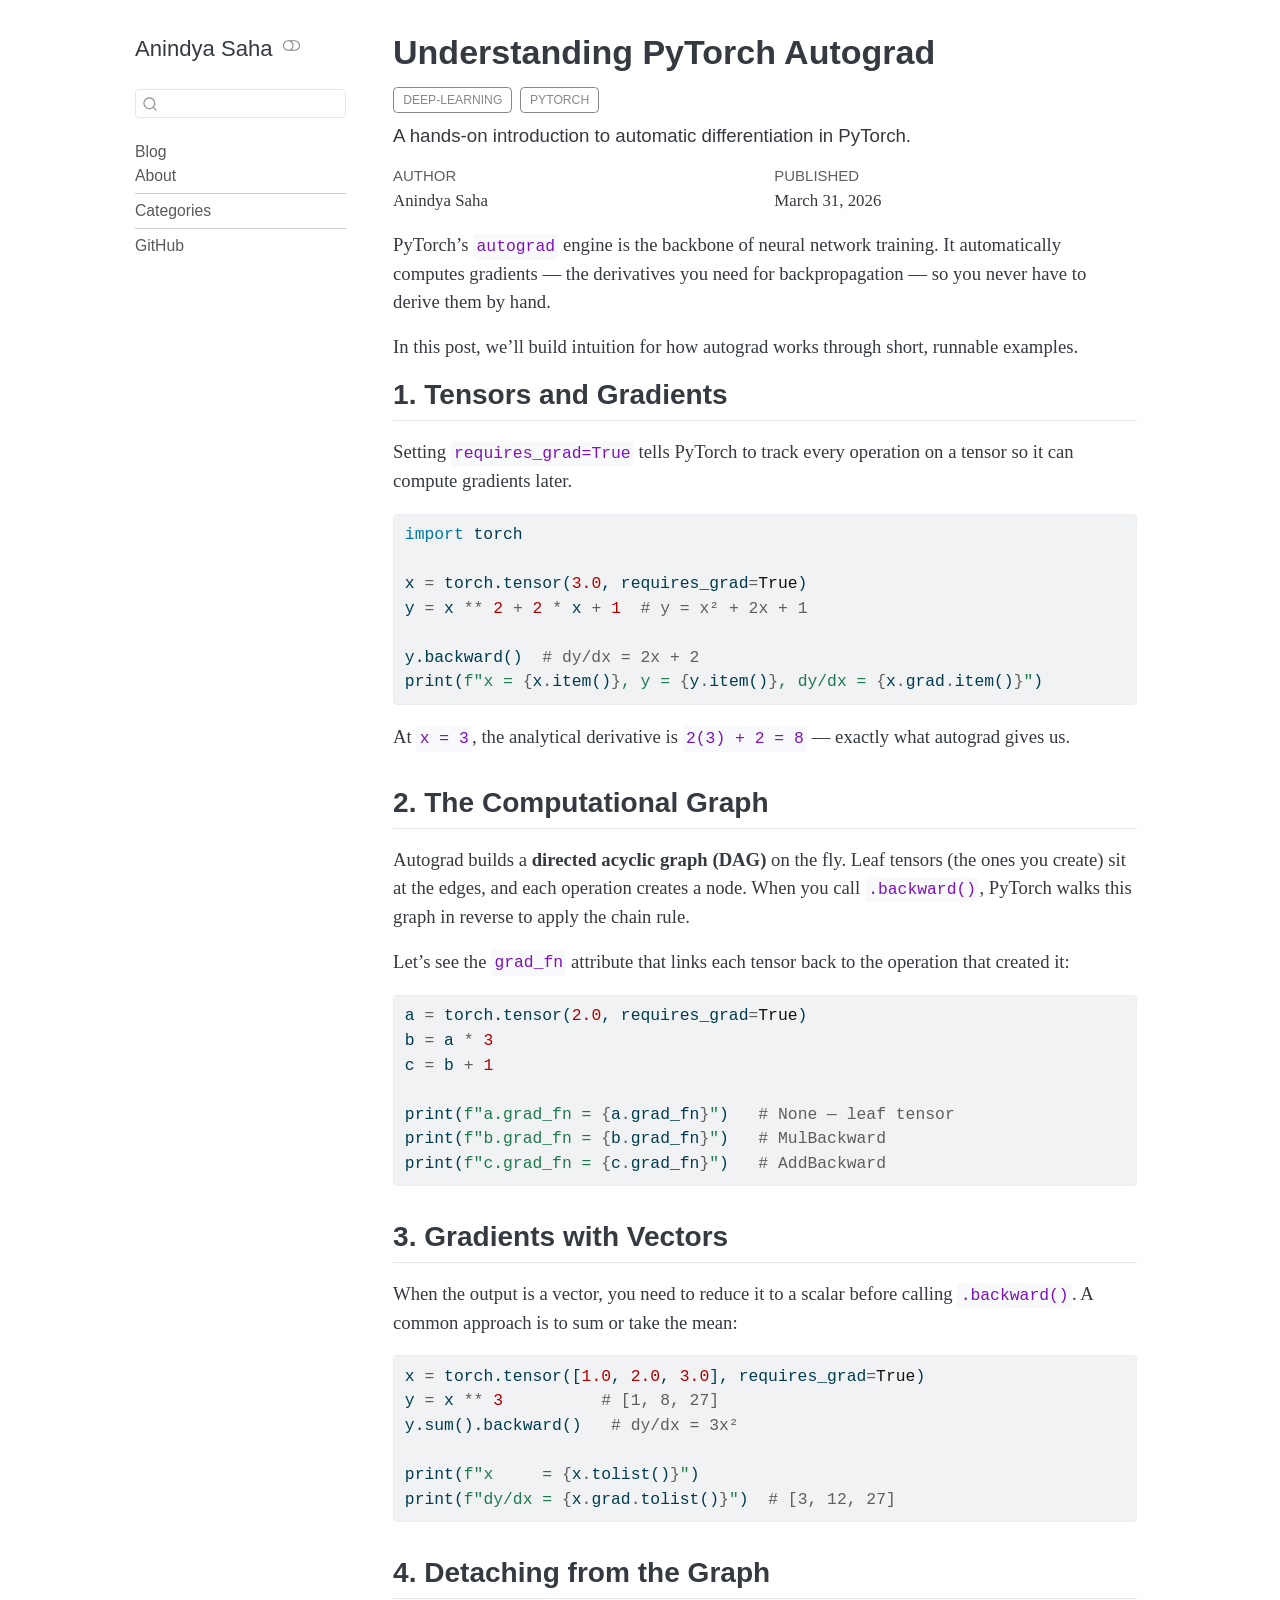
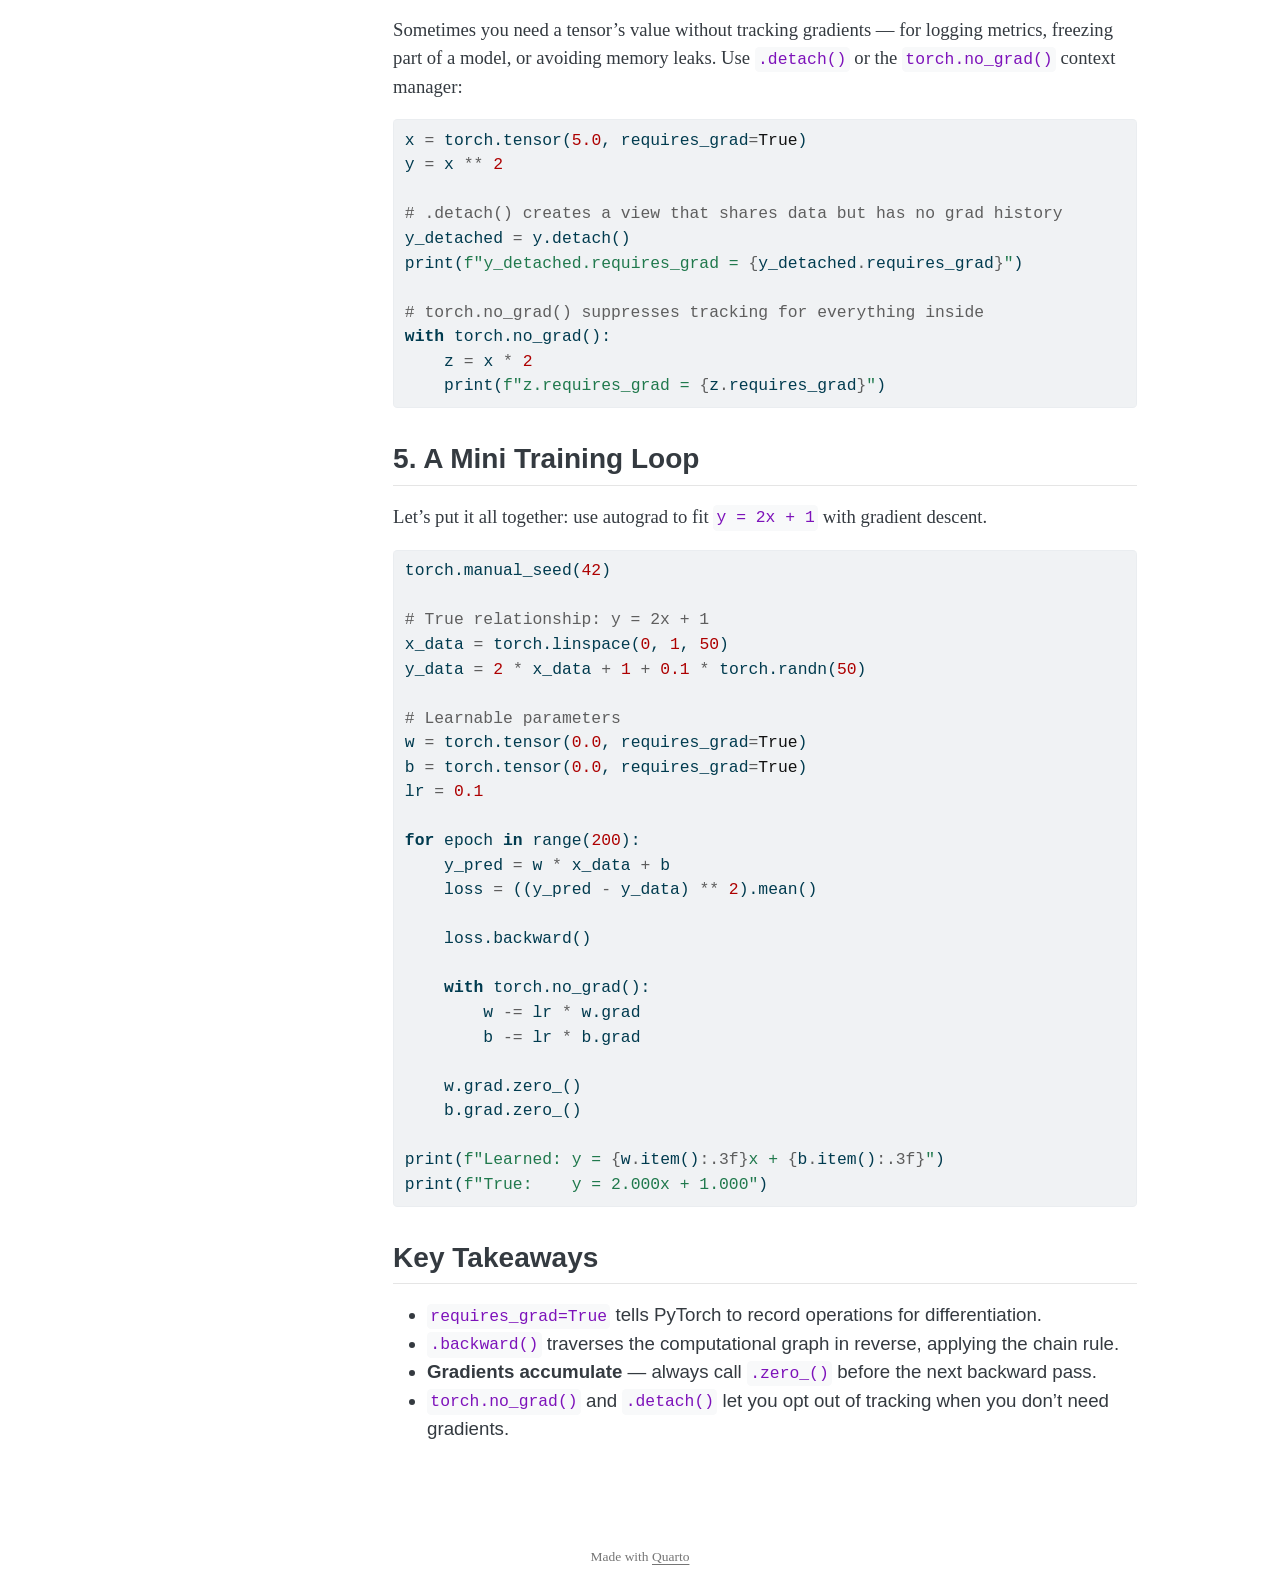
==== commit f7bc9082: "Switch to left sidebar nav with grid tile layout for posts - Left floating sidebar with Blog, About," ====
--- a/docs/posts/pytorch-autograd/index.html
+++ b/docs/posts/pytorch-autograd/index.html
@@ -79,11 +79,11 @@
 <link href="../../site_libs/bootstrap/bootstrap-7b9b325a52186e2438cd98bb23e252ce.min.css" rel="stylesheet" append-hash="true" class="quarto-color-scheme" id="quarto-bootstrap" data-mode="light">
 <link href="../../site_libs/bootstrap/bootstrap-dark-ede2d9d80d279c3bddc5c66db3ce3d9f.min.css" rel="prefetch" append-hash="true" class="quarto-color-scheme quarto-color-alternate" id="quarto-bootstrap" data-mode="dark">
 <script id="quarto-search-options" type="application/json">{
-  "location": "navbar",
+  "location": "sidebar",
   "copy-button": false,
   "collapse-after": 3,
-  "panel-placement": "end",
-  "type": "overlay",
+  "panel-placement": "start",
+  "type": "textbox",
   "limit": 50,
   "keyboard-shortcut": [
     "f",
@@ -110,43 +110,75 @@
 <link rel="stylesheet" href="../../styles.css">
 </head>
 
-<body class="nav-fixed fullcontent">
+<body class="nav-sidebar floating fullcontent">
 
 <div id="quarto-search-results"></div>
   <header id="quarto-header" class="headroom fixed-top">
-    <nav class="navbar navbar-expand-lg " data-bs-theme="dark">
-      <div class="navbar-container container-fluid">
-      <div class="navbar-brand-container mx-auto">
-    <a class="navbar-brand" href="../../index.html">
-    <span class="navbar-title">Anindya Saha</span>
-    </a>
-  </div>
-            <div id="quarto-search" class="" title="Search"></div>
-          <button class="navbar-toggler" type="button" data-bs-toggle="collapse" data-bs-target="#navbarCollapse" aria-controls="navbarCollapse" role="menu" aria-expanded="false" aria-label="Toggle navigation" onclick="if (window.quartoToggleHeadroom) { window.quartoToggleHeadroom(); }">
-  <span class="navbar-toggler-icon"></span>
-</button>
-          <div class="collapse navbar-collapse" id="navbarCollapse">
-            <ul class="navbar-nav navbar-nav-scroll ms-auto">
-  <li class="nav-item">
-    <a class="nav-link" href="../../about.html"> 
-<span class="menu-text">About</span></a>
-  </li>  
-  <li class="nav-item compact">
-    <a class="nav-link" href="https://github.com/anindya-saha"> <i class="bi bi-github" role="img">
-</i> 
-<span class="menu-text"></span></a>
-  </li>  
-</ul>
-          </div> <!-- /navcollapse -->
-            <div class="quarto-navbar-tools">
+  <nav class="quarto-secondary-nav">
+    <div class="container-fluid d-flex">
+      <button type="button" class="quarto-btn-toggle btn" data-bs-toggle="collapse" role="button" data-bs-target=".quarto-sidebar-collapse-item" aria-controls="quarto-sidebar" aria-expanded="false" aria-label="Toggle sidebar navigation" onclick="if (window.quartoToggleHeadroom) { window.quartoToggleHeadroom(); }">
+        <i class="bi bi-layout-text-sidebar-reverse"></i>
+      </button>
+        <nav class="quarto-page-breadcrumbs" aria-label="breadcrumb"><ol class="breadcrumb"><li class="breadcrumb-item">
+      Anindya Saha
+      </li></ol></nav>
+        <a class="flex-grow-1" role="navigation" data-bs-toggle="collapse" data-bs-target=".quarto-sidebar-collapse-item" aria-controls="quarto-sidebar" aria-expanded="false" aria-label="Toggle sidebar navigation" onclick="if (window.quartoToggleHeadroom) { window.quartoToggleHeadroom(); }">      
+        </a>
+      <button type="button" class="btn quarto-search-button" aria-label="Search" onclick="window.quartoOpenSearch();">
+        <i class="bi bi-search"></i>
+      </button>
+    </div>
+  </nav>
+</header>
+<!-- content -->
+<div id="quarto-content" class="quarto-container page-columns page-rows-contents page-layout-article">
+<!-- sidebar -->
+  <nav id="quarto-sidebar" class="sidebar collapse collapse-horizontal quarto-sidebar-collapse-item sidebar-navigation floating overflow-auto">
+    <div class="pt-lg-2 mt-2 text-left sidebar-header">
+    <div class="sidebar-title mb-0 py-0">
+      <a href="../../">Anindya Saha</a> 
+        <div class="sidebar-tools-main">
   <a href="" class="quarto-color-scheme-toggle quarto-navigation-tool  px-1" onclick="window.quartoToggleColorScheme(); return false;" title="Toggle dark mode"><i class="bi"></i></a>
 </div>
-      </div> <!-- /container-fluid -->
-    </nav>
-</header>
-<!-- content -->
-<div id="quarto-content" class="quarto-container page-columns page-rows-contents page-layout-article page-navbar">
-<!-- sidebar -->
+    </div>
+      </div>
+        <div class="mt-2 flex-shrink-0 align-items-center">
+        <div class="sidebar-search">
+        <div id="quarto-search" class="" title="Search"></div>
+        </div>
+        </div>
+    <div class="sidebar-menu-container"> 
+    <ul class="list-unstyled mt-1">
+        <li class="sidebar-item">
+  <div class="sidebar-item-container"> 
+  <a href="../../index.html" class="sidebar-item-text sidebar-link">
+ <span class="menu-text">Blog</span></a>
+  </div>
+</li>
+        <li class="sidebar-item">
+  <div class="sidebar-item-container"> 
+  <a href="../../about.html" class="sidebar-item-text sidebar-link">
+ <span class="menu-text">About</span></a>
+  </div>
+</li>
+        <li class="px-0"><hr class="sidebar-divider hi "></li>
+        <li class="sidebar-item">
+  <div class="sidebar-item-container"> 
+  <a href="../../index.html#category" class="sidebar-item-text sidebar-link">
+ <span class="menu-text">Categories</span></a>
+  </div>
+</li>
+        <li class="px-0"><hr class="sidebar-divider hi "></li>
+        <li class="sidebar-item">
+  <div class="sidebar-item-container"> 
+  <a href="https://github.com/anindya-saha" class="sidebar-item-text sidebar-link" target="_blank">
+ <span class="menu-text">GitHub</span></a>
+  </div>
+</li>
+    </ul>
+    </div>
+</nav>
+<div id="quarto-sidebar-glass" class="quarto-sidebar-collapse-item" data-bs-toggle="collapse" data-bs-target=".quarto-sidebar-collapse-item"></div>
 <!-- margin-sidebar -->
     
 <!-- main -->
@@ -530,7 +562,7 @@
   }
     var localhostRegex = new RegExp(/^(?:http|https):\/\/localhost\:?[0-9]*\//);
     var mailtoRegex = new RegExp(/^mailto:/);
-      var filterRegex = new RegExp('/' + window.location.host + '/');
+      var filterRegex = new RegExp("https:\/\/anindya-saha\.github\.io");
     var isInternal = (href) => {
         return filterRegex.test(href) || localhostRegex.test(href) || mailtoRegex.test(href);
     }
--- a/docs/styles.css
+++ b/docs/styles.css
@@ -1 +1,23 @@
-/* Custom styles */
+/* Blog grid cards */
+.quarto-grid-item {
+  border: 1px solid rgba(0, 0, 0, 0.1);
+  border-radius: 8px;
+  transition: transform 0.2s ease, box-shadow 0.2s ease;
+}
+
+.quarto-grid-item:hover {
+  transform: translateY(-4px);
+  box-shadow: 0 8px 25px rgba(0, 0, 0, 0.1);
+}
+
+/* Card body padding */
+.quarto-grid-item .card-body {
+  padding: 1.2rem;
+}
+
+/* Category badges */
+.quarto-grid-item .listing-categories .listing-category {
+  border-radius: 20px;
+  padding: 2px 10px;
+  font-size: 0.75rem;
+}
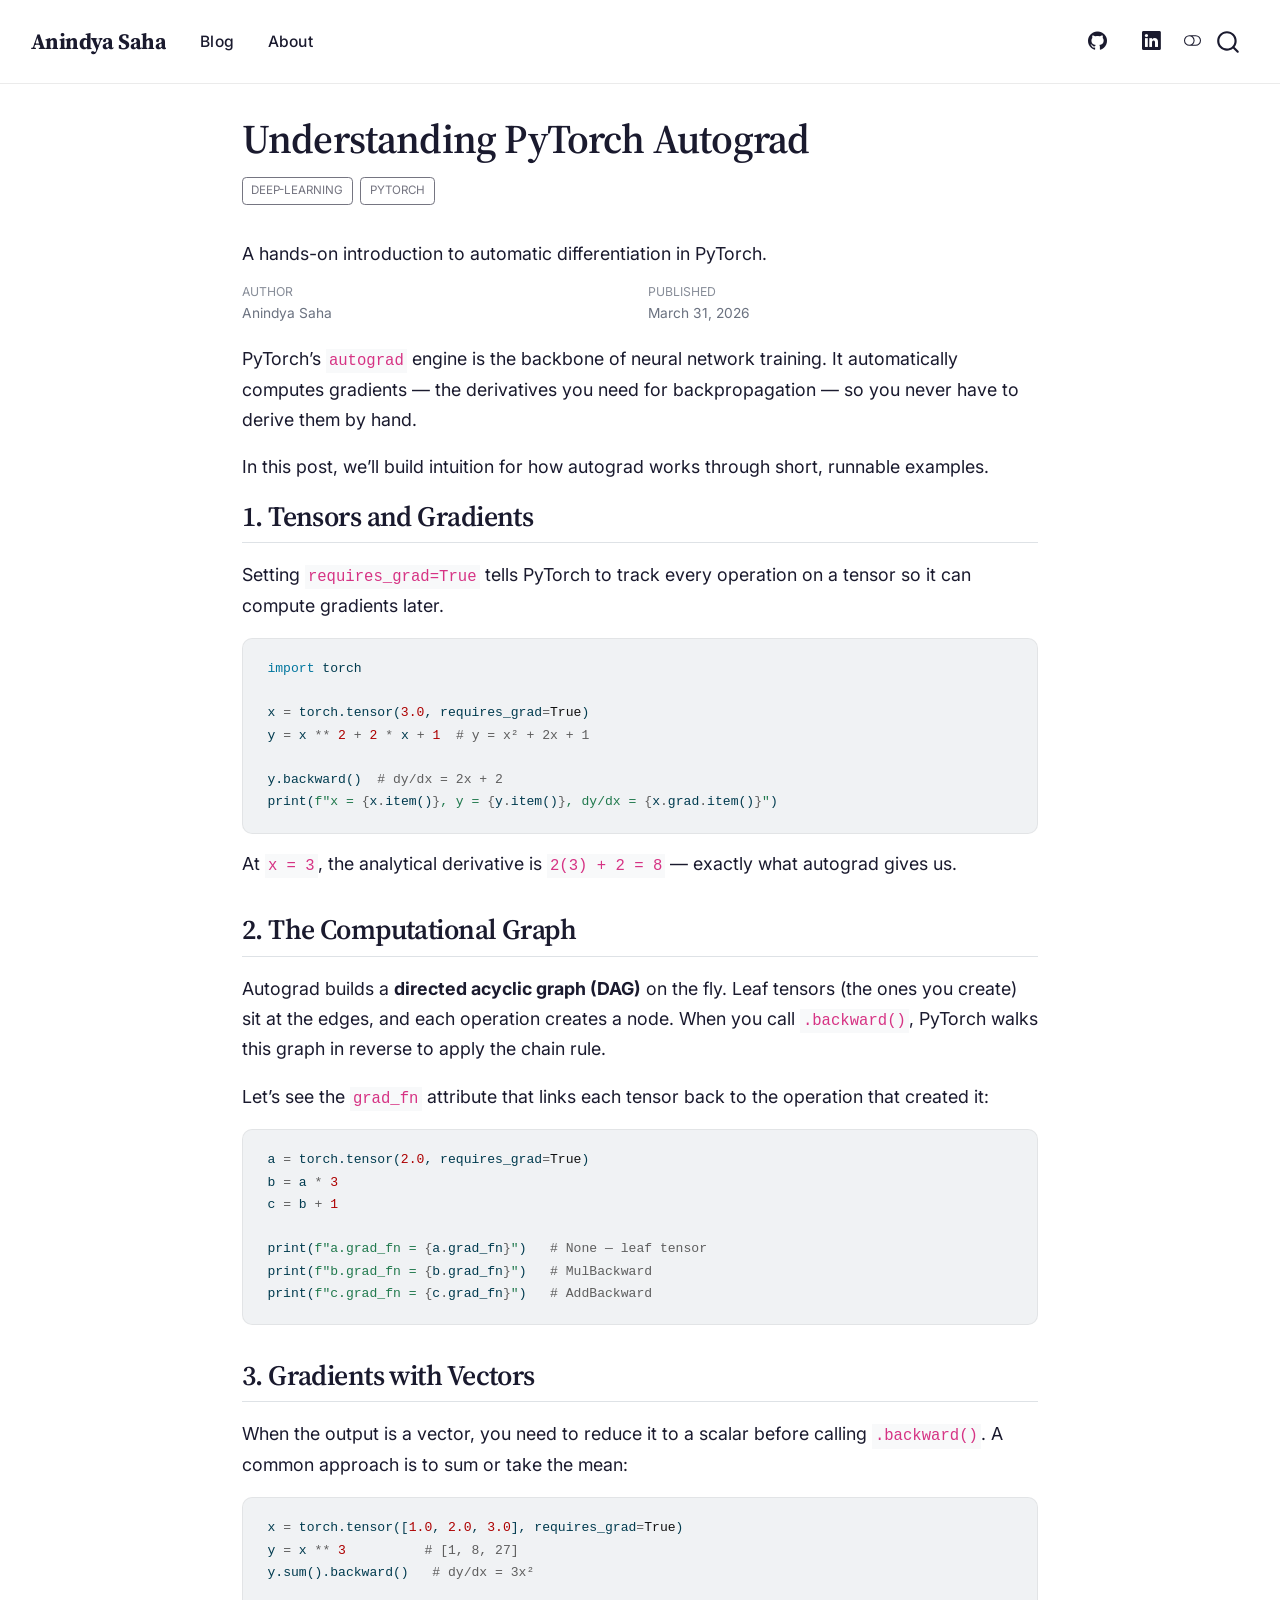
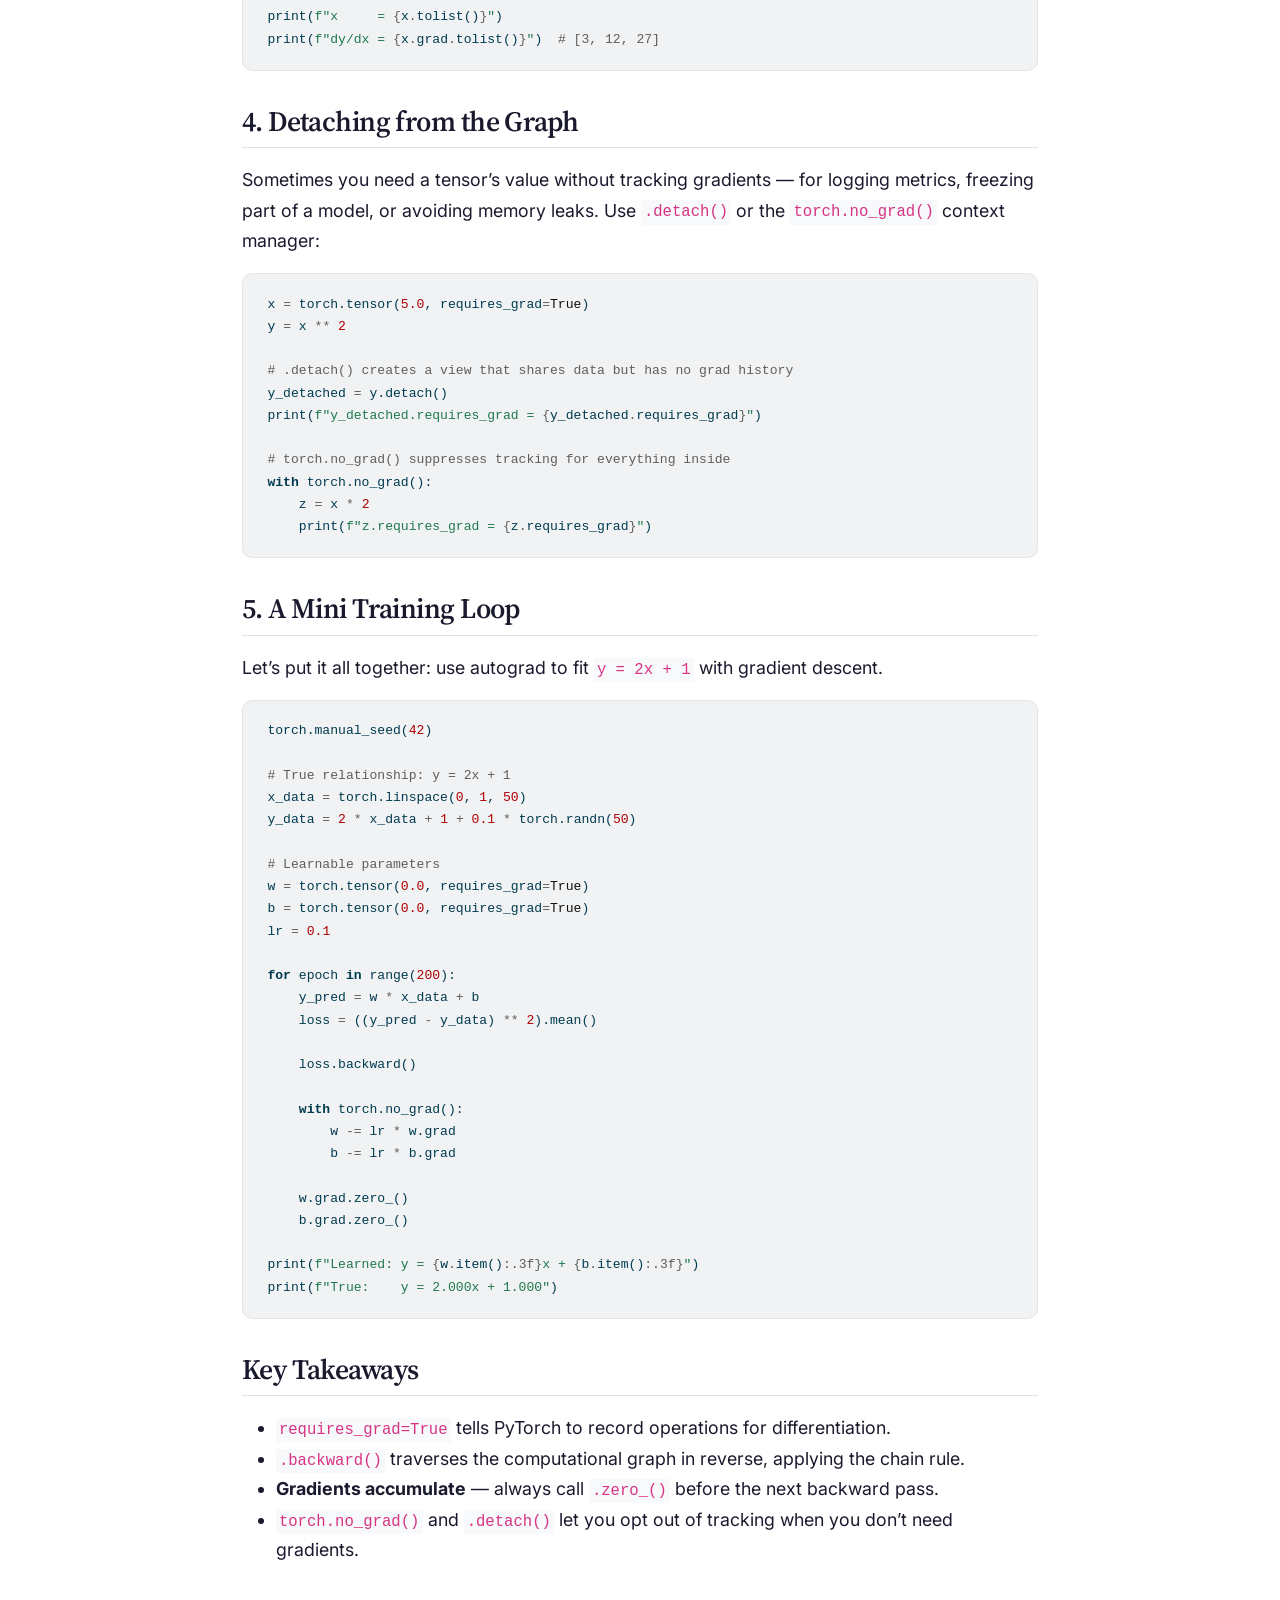
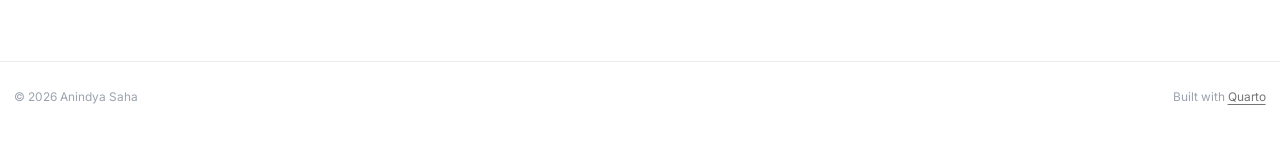
==== commit ce2aee7e: "Restyle blog with professional design and update About page - Switch to top navbar with GitHub/Linke" ====
--- a/docs/posts/pytorch-autograd/index.html
+++ b/docs/posts/pytorch-autograd/index.html
@@ -76,14 +76,14 @@
 <link href="../../site_libs/quarto-html/quarto-syntax-highlighting-dark-b53751a350365c71b6c909e95f209ed1.css" rel="prefetch" class="quarto-color-scheme quarto-color-alternate" id="quarto-text-highlighting-styles">
 <script src="../../site_libs/bootstrap/bootstrap.min.js"></script>
 <link href="../../site_libs/bootstrap/bootstrap-icons.css" rel="stylesheet">
-<link href="../../site_libs/bootstrap/bootstrap-7b9b325a52186e2438cd98bb23e252ce.min.css" rel="stylesheet" append-hash="true" class="quarto-color-scheme" id="quarto-bootstrap" data-mode="light">
-<link href="../../site_libs/bootstrap/bootstrap-dark-ede2d9d80d279c3bddc5c66db3ce3d9f.min.css" rel="prefetch" append-hash="true" class="quarto-color-scheme quarto-color-alternate" id="quarto-bootstrap" data-mode="dark">
+<link href="../../site_libs/bootstrap/bootstrap-e8451a9cbe5e11c01570937db8b341ae.min.css" rel="stylesheet" append-hash="true" class="quarto-color-scheme" id="quarto-bootstrap" data-mode="light">
+<link href="../../site_libs/bootstrap/bootstrap-dark-8988881104832dc2448974444b7e5863.min.css" rel="prefetch" append-hash="true" class="quarto-color-scheme quarto-color-alternate" id="quarto-bootstrap" data-mode="dark">
 <script id="quarto-search-options" type="application/json">{
-  "location": "sidebar",
+  "location": "navbar",
   "copy-button": false,
   "collapse-after": 3,
-  "panel-placement": "start",
-  "type": "textbox",
+  "panel-placement": "end",
+  "type": "overlay",
   "limit": 50,
   "keyboard-shortcut": [
     "f",
@@ -110,75 +110,54 @@
 <link rel="stylesheet" href="../../styles.css">
 </head>
 
-<body class="nav-sidebar floating fullcontent">
+<body class="nav-fixed fullcontent">
 
 <div id="quarto-search-results"></div>
   <header id="quarto-header" class="headroom fixed-top">
-  <nav class="quarto-secondary-nav">
-    <div class="container-fluid d-flex">
-      <button type="button" class="quarto-btn-toggle btn" data-bs-toggle="collapse" role="button" data-bs-target=".quarto-sidebar-collapse-item" aria-controls="quarto-sidebar" aria-expanded="false" aria-label="Toggle sidebar navigation" onclick="if (window.quartoToggleHeadroom) { window.quartoToggleHeadroom(); }">
-        <i class="bi bi-layout-text-sidebar-reverse"></i>
-      </button>
-        <nav class="quarto-page-breadcrumbs" aria-label="breadcrumb"><ol class="breadcrumb"><li class="breadcrumb-item">
-      Anindya Saha
-      </li></ol></nav>
-        <a class="flex-grow-1" role="navigation" data-bs-toggle="collapse" data-bs-target=".quarto-sidebar-collapse-item" aria-controls="quarto-sidebar" aria-expanded="false" aria-label="Toggle sidebar navigation" onclick="if (window.quartoToggleHeadroom) { window.quartoToggleHeadroom(); }">      
-        </a>
-      <button type="button" class="btn quarto-search-button" aria-label="Search" onclick="window.quartoOpenSearch();">
-        <i class="bi bi-search"></i>
-      </button>
-    </div>
-  </nav>
+    <nav class="navbar navbar-expand-lg " data-bs-theme="dark">
+      <div class="navbar-container container-fluid">
+      <div class="navbar-brand-container mx-auto">
+    <a class="navbar-brand" href="../../index.html">
+    <span class="navbar-title">Anindya Saha</span>
+    </a>
+  </div>
+            <div id="quarto-search" class="" title="Search"></div>
+          <button class="navbar-toggler" type="button" data-bs-toggle="collapse" data-bs-target="#navbarCollapse" aria-controls="navbarCollapse" role="menu" aria-expanded="false" aria-label="Toggle navigation" onclick="if (window.quartoToggleHeadroom) { window.quartoToggleHeadroom(); }">
+  <span class="navbar-toggler-icon"></span>
+</button>
+          <div class="collapse navbar-collapse" id="navbarCollapse">
+            <ul class="navbar-nav navbar-nav-scroll me-auto">
+  <li class="nav-item">
+    <a class="nav-link" href="../../index.html"> 
+<span class="menu-text">Blog</span></a>
+  </li>  
+  <li class="nav-item">
+    <a class="nav-link" href="../../about.html"> 
+<span class="menu-text">About</span></a>
+  </li>  
+</ul>
+            <ul class="navbar-nav navbar-nav-scroll ms-auto">
+  <li class="nav-item compact">
+    <a class="nav-link" href="https://github.com/anindya-saha" target="_blank"> <i class="bi bi-github" role="img">
+</i> 
+<span class="menu-text"></span></a>
+  </li>  
+  <li class="nav-item compact">
+    <a class="nav-link" href="https://www.linkedin.com/in/anindyacs/" target="_blank"> <i class="bi bi-linkedin" role="img">
+</i> 
+<span class="menu-text"></span></a>
+  </li>  
+</ul>
+          </div> <!-- /navcollapse -->
+            <div class="quarto-navbar-tools">
+  <a href="" class="quarto-color-scheme-toggle quarto-navigation-tool  px-1" onclick="window.quartoToggleColorScheme(); return false;" title="Toggle dark mode"><i class="bi"></i></a>
+</div>
+      </div> <!-- /container-fluid -->
+    </nav>
 </header>
 <!-- content -->
-<div id="quarto-content" class="quarto-container page-columns page-rows-contents page-layout-article">
+<div id="quarto-content" class="quarto-container page-columns page-rows-contents page-layout-article page-navbar">
 <!-- sidebar -->
-  <nav id="quarto-sidebar" class="sidebar collapse collapse-horizontal quarto-sidebar-collapse-item sidebar-navigation floating overflow-auto">
-    <div class="pt-lg-2 mt-2 text-left sidebar-header">
-    <div class="sidebar-title mb-0 py-0">
-      <a href="../../">Anindya Saha</a> 
-        <div class="sidebar-tools-main">
-  <a href="" class="quarto-color-scheme-toggle quarto-navigation-tool  px-1" onclick="window.quartoToggleColorScheme(); return false;" title="Toggle dark mode"><i class="bi"></i></a>
-</div>
-    </div>
-      </div>
-        <div class="mt-2 flex-shrink-0 align-items-center">
-        <div class="sidebar-search">
-        <div id="quarto-search" class="" title="Search"></div>
-        </div>
-        </div>
-    <div class="sidebar-menu-container"> 
-    <ul class="list-unstyled mt-1">
-        <li class="sidebar-item">
-  <div class="sidebar-item-container"> 
-  <a href="../../index.html" class="sidebar-item-text sidebar-link">
- <span class="menu-text">Blog</span></a>
-  </div>
-</li>
-        <li class="sidebar-item">
-  <div class="sidebar-item-container"> 
-  <a href="../../about.html" class="sidebar-item-text sidebar-link">
- <span class="menu-text">About</span></a>
-  </div>
-</li>
-        <li class="px-0"><hr class="sidebar-divider hi "></li>
-        <li class="sidebar-item">
-  <div class="sidebar-item-container"> 
-  <a href="../../index.html#category" class="sidebar-item-text sidebar-link">
- <span class="menu-text">Categories</span></a>
-  </div>
-</li>
-        <li class="px-0"><hr class="sidebar-divider hi "></li>
-        <li class="sidebar-item">
-  <div class="sidebar-item-container"> 
-  <a href="https://github.com/anindya-saha" class="sidebar-item-text sidebar-link" target="_blank">
- <span class="menu-text">GitHub</span></a>
-  </div>
-</li>
-    </ul>
-    </div>
-</nav>
-<div id="quarto-sidebar-glass" class="quarto-sidebar-collapse-item" data-bs-toggle="collapse" data-bs-target=".quarto-sidebar-collapse-item"></div>
 <!-- margin-sidebar -->
     
 <!-- main -->
@@ -893,14 +872,14 @@
 <footer class="footer">
   <div class="nav-footer">
     <div class="nav-footer-left">
-      &nbsp;
-    </div>   
+<p>© 2026 Anindya Saha</p>
+</div>   
     <div class="nav-footer-center">
-<p>Made with <a href="https://quarto.org/">Quarto</a></p>
-</div>
-    <div class="nav-footer-right">
       &nbsp;
     </div>
+    <div class="nav-footer-right">
+<p>Built with <a href="https://quarto.org/">Quarto</a></p>
+</div>
   </div>
 </footer>
 
--- a/docs/styles.css
+++ b/docs/styles.css
@@ -1,23 +1,9 @@
-/* Blog grid cards */
-.quarto-grid-item {
-  border: 1px solid rgba(0, 0, 0, 0.1);
-  border-radius: 8px;
-  transition: transform 0.2s ease, box-shadow 0.2s ease;
+/* Smooth transitions for theme toggle */
+body {
+  transition: background-color 0.3s ease, color 0.3s ease;
 }
 
-.quarto-grid-item:hover {
-  transform: translateY(-4px);
-  box-shadow: 0 8px 25px rgba(0, 0, 0, 0.1);
+/* Search bar refinements */
+.aa-DetachedSearchButton {
+  border-radius: 8px !important;
 }
-
-/* Card body padding */
-.quarto-grid-item .card-body {
-  padding: 1.2rem;
-}
-
-/* Category badges */
-.quarto-grid-item .listing-categories .listing-category {
-  border-radius: 20px;
-  padding: 2px 10px;
-  font-size: 0.75rem;
-}
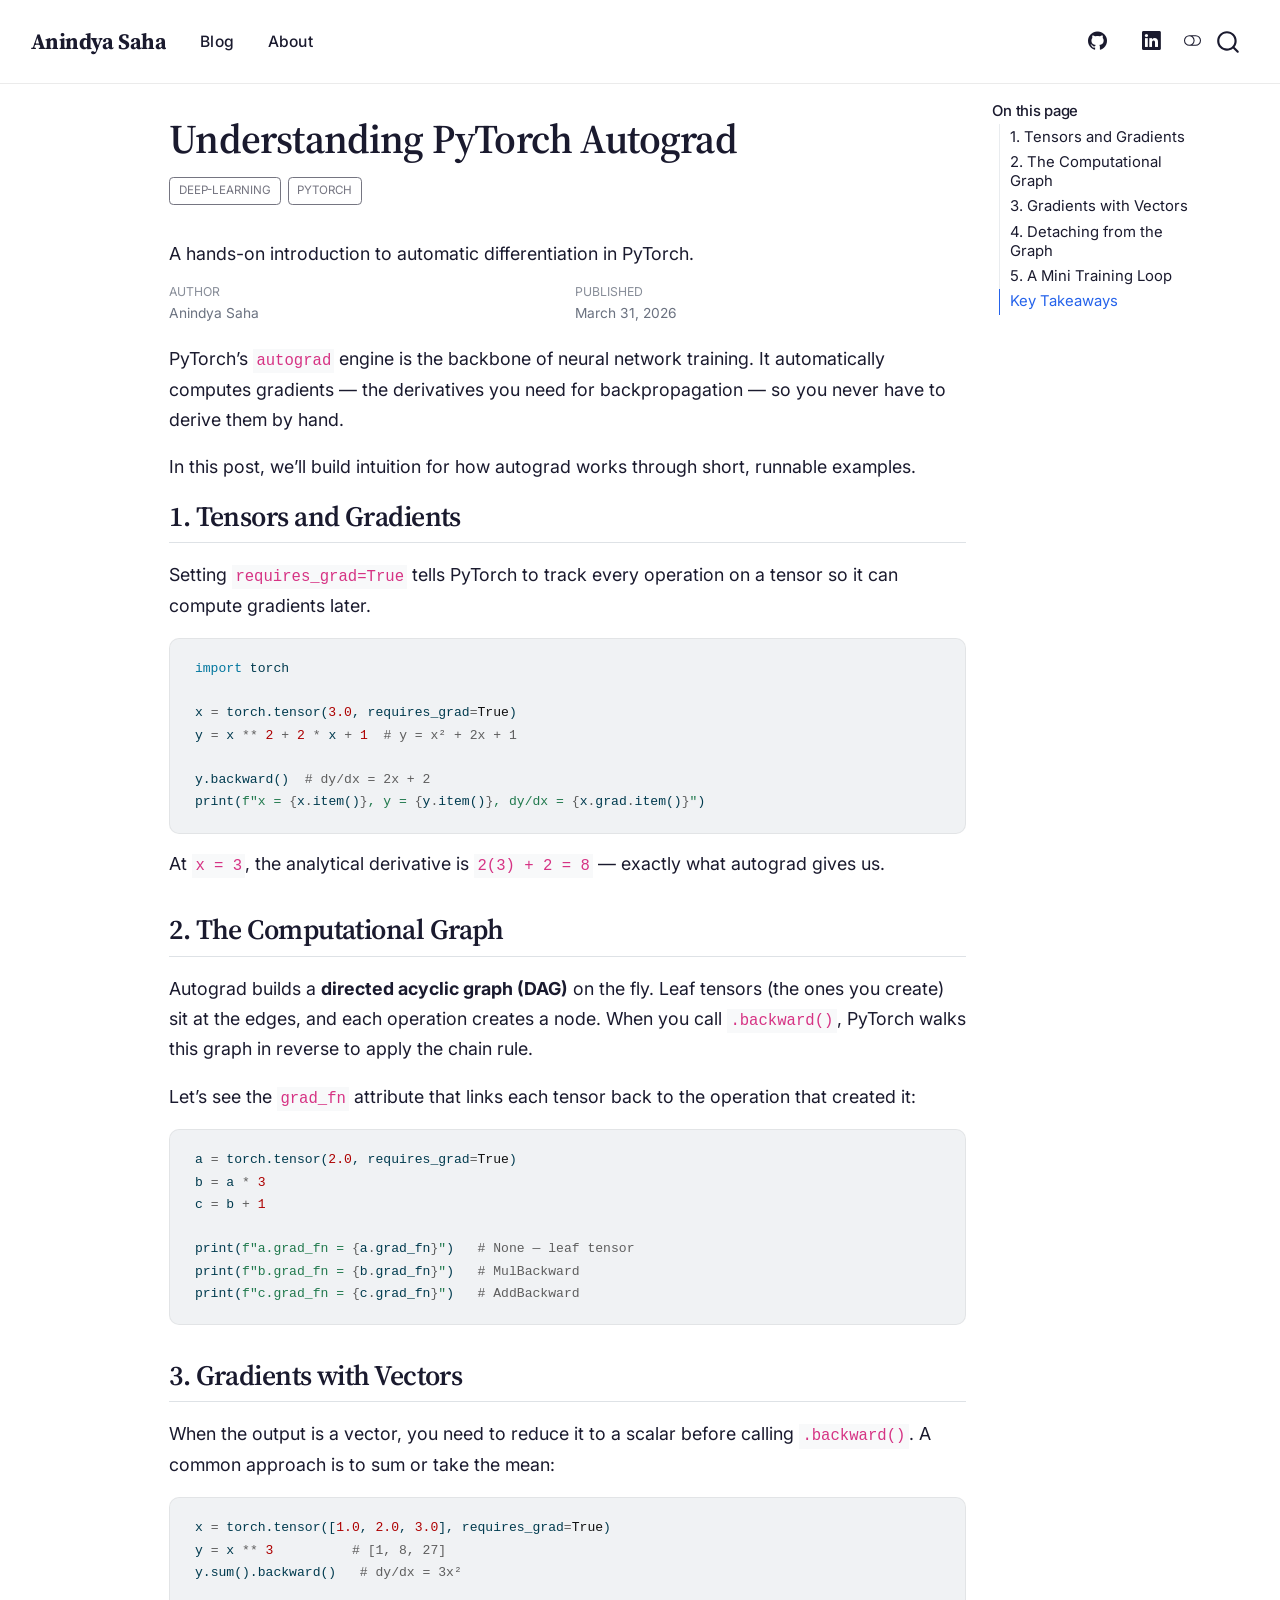
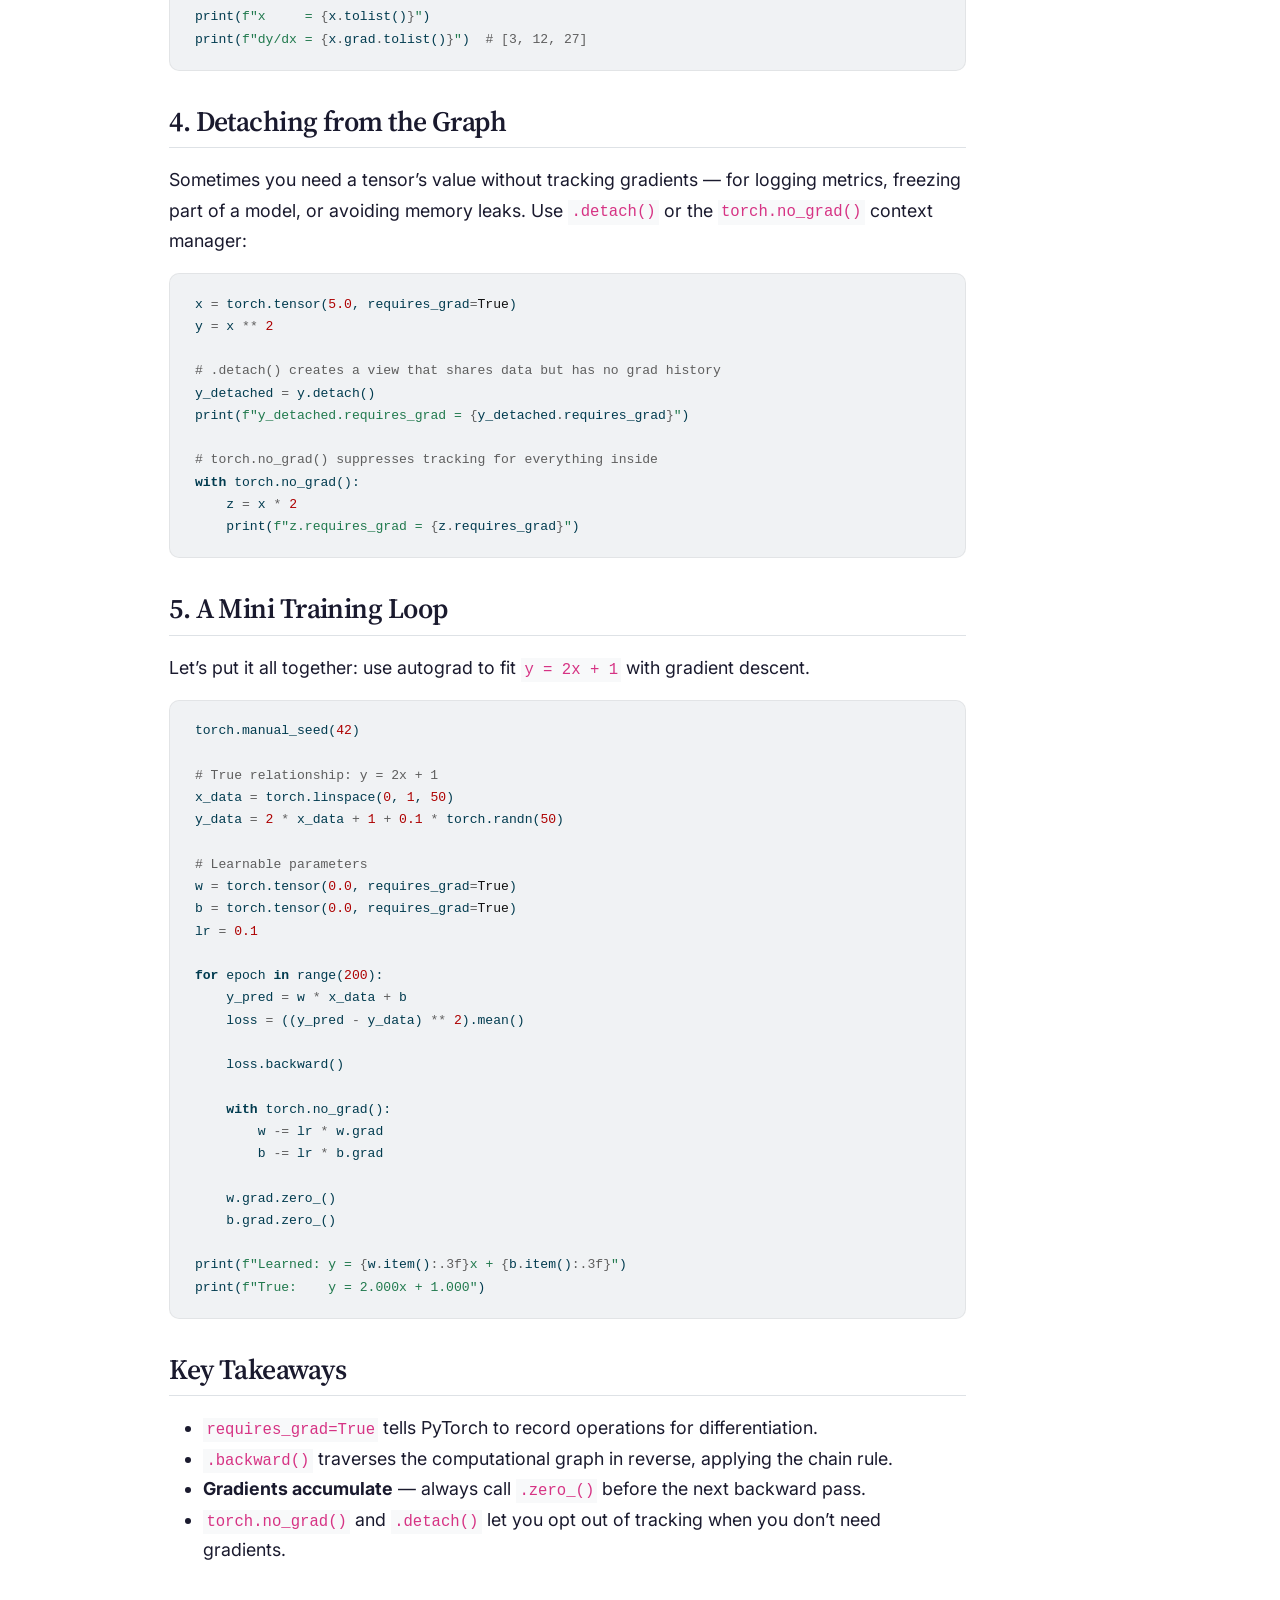
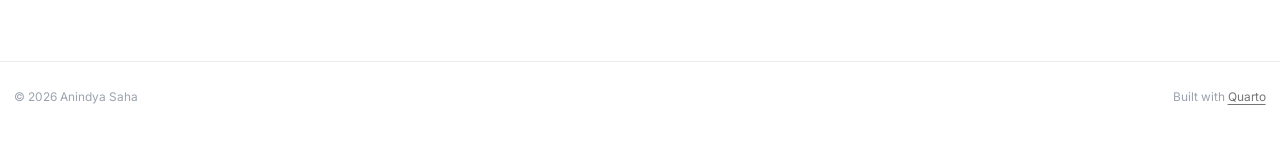
==== commit d4a53b02: "Add table of contents (outline) to right side of blog posts Co-Authored-By: Claude Opus 4.6 (1M cont" ====
--- a/docs/posts/pytorch-autograd/index.html
+++ b/docs/posts/pytorch-autograd/index.html
@@ -110,7 +110,7 @@
 <link rel="stylesheet" href="../../styles.css">
 </head>
 
-<body class="nav-fixed fullcontent">
+<body class="nav-fixed">
 
 <div id="quarto-search-results"></div>
   <header id="quarto-header" class="headroom fixed-top">
@@ -159,7 +159,20 @@
 <div id="quarto-content" class="quarto-container page-columns page-rows-contents page-layout-article page-navbar">
 <!-- sidebar -->
 <!-- margin-sidebar -->
-    
+    <div id="quarto-margin-sidebar" class="sidebar margin-sidebar">
+        <nav id="TOC" role="doc-toc" class="toc-active">
+    <h2 id="toc-title">On this page</h2>
+   
+  <ul>
+  <li><a href="#tensors-and-gradients" id="toc-tensors-and-gradients" class="nav-link active" data-scroll-target="#tensors-and-gradients">1. Tensors and Gradients</a></li>
+  <li><a href="#the-computational-graph" id="toc-the-computational-graph" class="nav-link" data-scroll-target="#the-computational-graph">2. The Computational Graph</a></li>
+  <li><a href="#gradients-with-vectors" id="toc-gradients-with-vectors" class="nav-link" data-scroll-target="#gradients-with-vectors">3. Gradients with Vectors</a></li>
+  <li><a href="#detaching-from-the-graph" id="toc-detaching-from-the-graph" class="nav-link" data-scroll-target="#detaching-from-the-graph">4. Detaching from the Graph</a></li>
+  <li><a href="#a-mini-training-loop" id="toc-a-mini-training-loop" class="nav-link" data-scroll-target="#a-mini-training-loop">5. A Mini Training Loop</a></li>
+  <li><a href="#key-takeaways" id="toc-key-takeaways" class="nav-link" data-scroll-target="#key-takeaways">Key Takeaways</a></li>
+  </ul>
+</nav>
+    </div>
 <!-- main -->
 <main class="content" id="quarto-document-content">
 
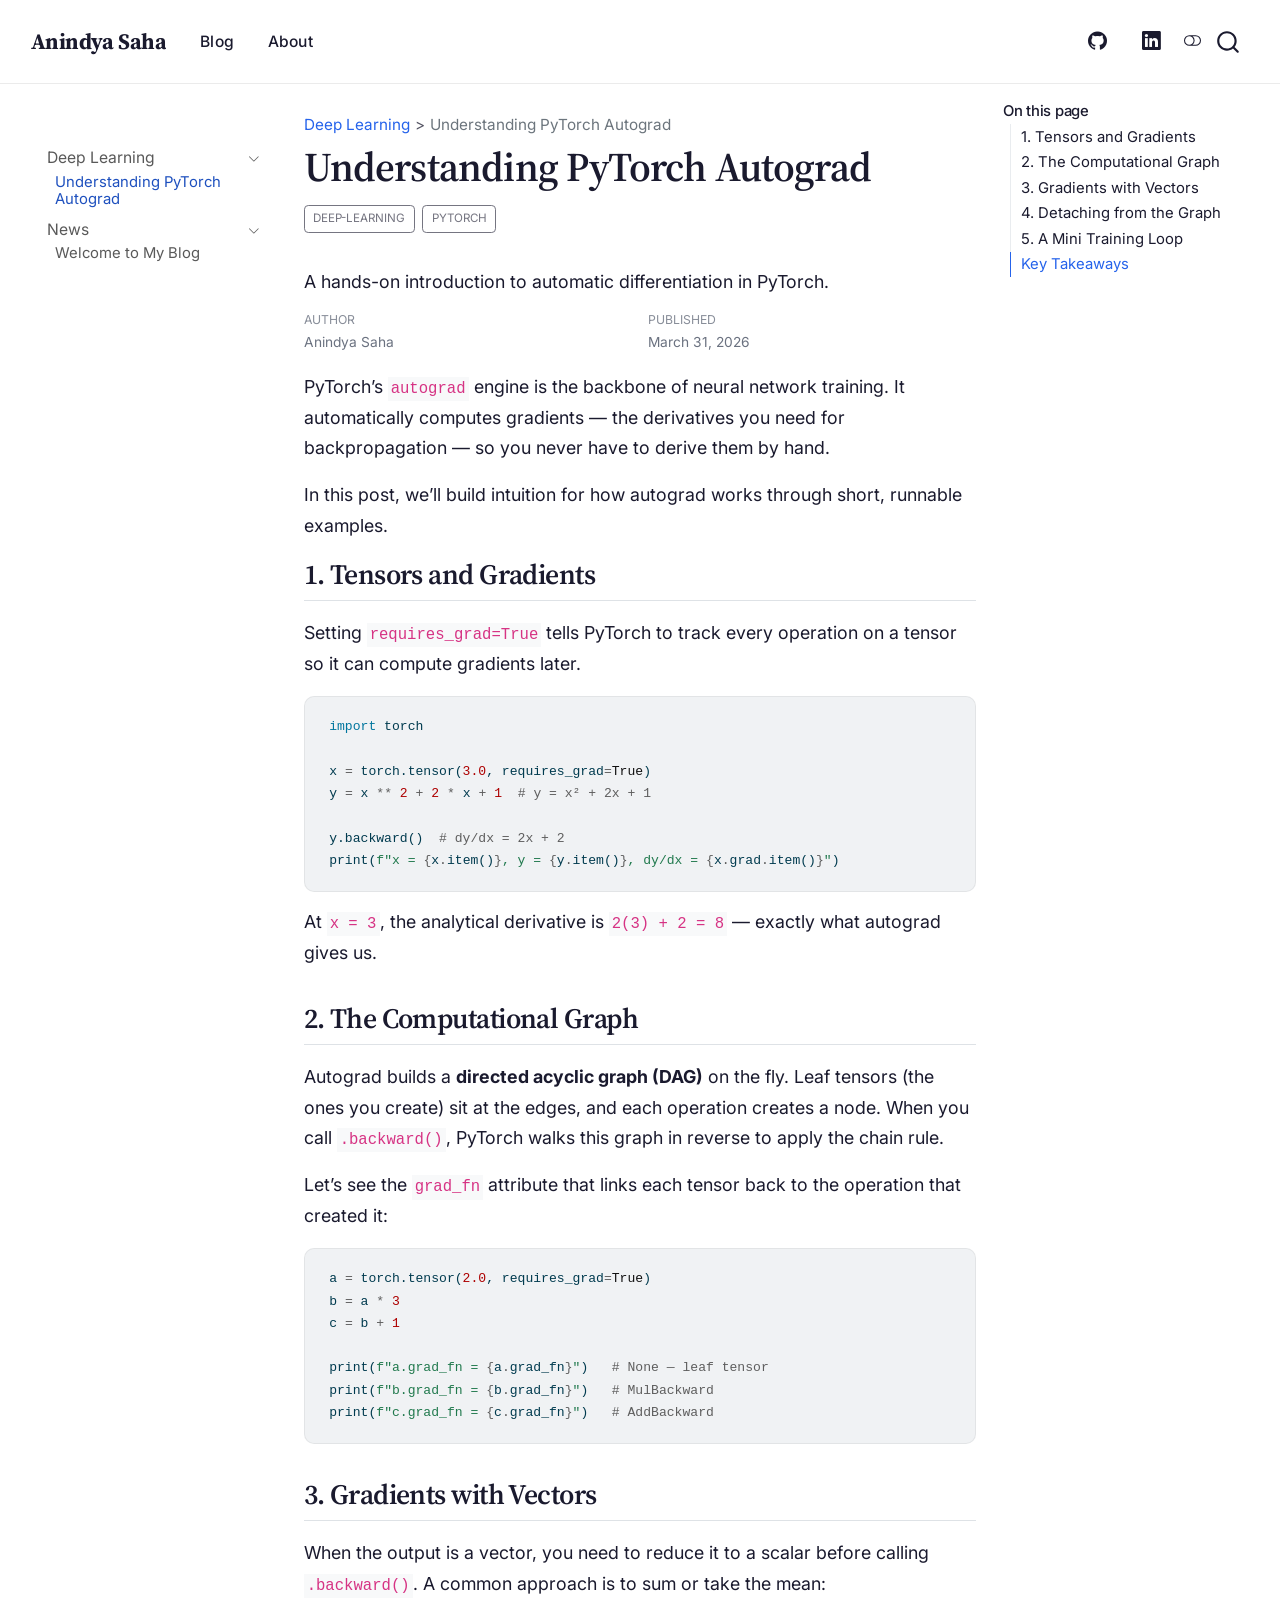
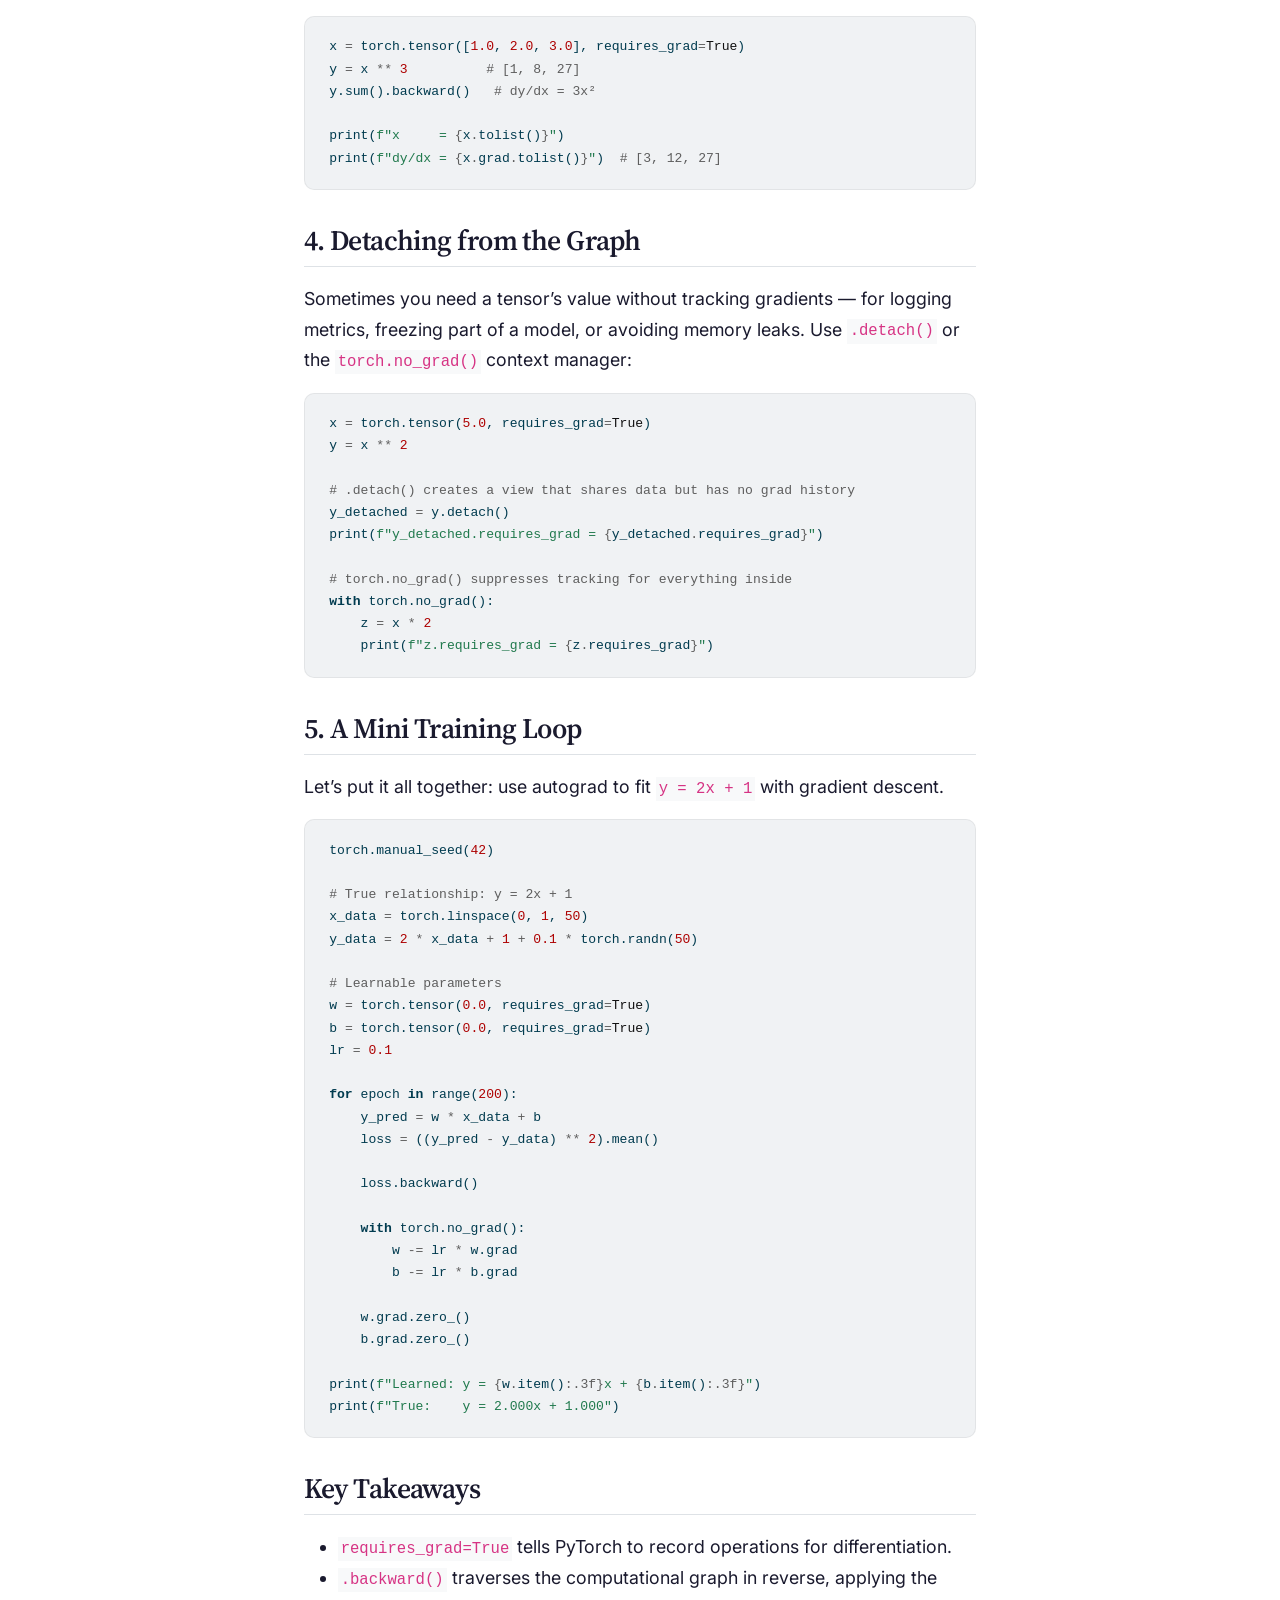
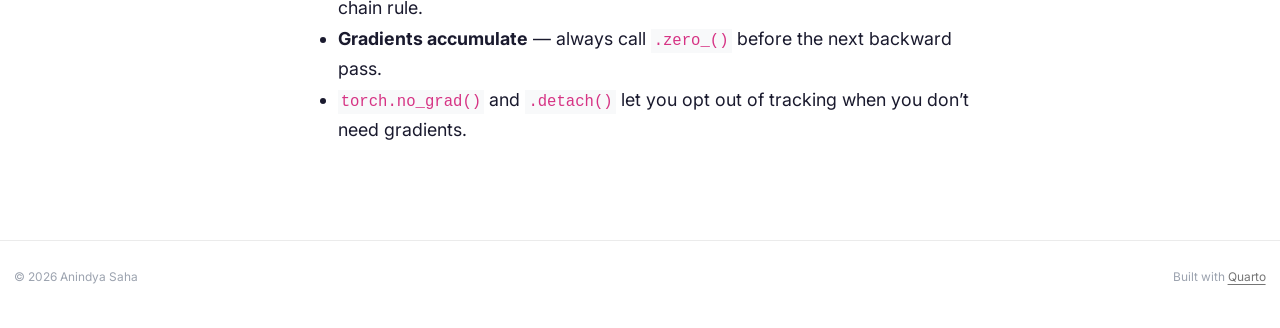
==== commit f266c32b: "Add left sidebar with blog posts organized by category Co-Authored-By: Claude Opus 4.6 (1M context) " ====
--- a/docs/posts/pytorch-autograd/index.html
+++ b/docs/posts/pytorch-autograd/index.html
@@ -110,7 +110,7 @@
 <link rel="stylesheet" href="../../styles.css">
 </head>
 
-<body class="nav-fixed">
+<body class="nav-sidebar floating nav-fixed">
 
 <div id="quarto-search-results"></div>
   <header id="quarto-header" class="headroom fixed-top">
@@ -154,10 +154,69 @@
 </div>
       </div> <!-- /container-fluid -->
     </nav>
+  <nav class="quarto-secondary-nav">
+    <div class="container-fluid d-flex">
+      <button type="button" class="quarto-btn-toggle btn" data-bs-toggle="collapse" role="button" data-bs-target=".quarto-sidebar-collapse-item" aria-controls="quarto-sidebar" aria-expanded="false" aria-label="Toggle sidebar navigation" onclick="if (window.quartoToggleHeadroom) { window.quartoToggleHeadroom(); }">
+        <i class="bi bi-layout-text-sidebar-reverse"></i>
+      </button>
+        <nav class="quarto-page-breadcrumbs" aria-label="breadcrumb"><ol class="breadcrumb"><li class="breadcrumb-item"><a href="../../posts/pytorch-autograd/index.html">Deep Learning</a></li><li class="breadcrumb-item"><a href="../../posts/pytorch-autograd/index.html">Understanding PyTorch Autograd</a></li></ol></nav>
+        <a class="flex-grow-1" role="navigation" data-bs-toggle="collapse" data-bs-target=".quarto-sidebar-collapse-item" aria-controls="quarto-sidebar" aria-expanded="false" aria-label="Toggle sidebar navigation" onclick="if (window.quartoToggleHeadroom) { window.quartoToggleHeadroom(); }">      
+        </a>
+      <button type="button" class="btn quarto-search-button" aria-label="Search" onclick="window.quartoOpenSearch();">
+        <i class="bi bi-search"></i>
+      </button>
+    </div>
+  </nav>
 </header>
 <!-- content -->
 <div id="quarto-content" class="quarto-container page-columns page-rows-contents page-layout-article page-navbar">
 <!-- sidebar -->
+  <nav id="quarto-sidebar" class="sidebar collapse collapse-horizontal quarto-sidebar-collapse-item sidebar-navigation floating overflow-auto">
+        <div class="mt-2 flex-shrink-0 align-items-center">
+        <div class="sidebar-search">
+        <div id="quarto-search" class="" title="Search"></div>
+        </div>
+        </div>
+    <div class="sidebar-menu-container"> 
+    <ul class="list-unstyled mt-1">
+        <li class="sidebar-item sidebar-item-section">
+      <div class="sidebar-item-container"> 
+            <a class="sidebar-item-text sidebar-link text-start" data-bs-toggle="collapse" data-bs-target="#quarto-sidebar-section-1" role="navigation" aria-expanded="true">
+ <span class="menu-text">Deep Learning</span></a>
+          <a class="sidebar-item-toggle text-start" data-bs-toggle="collapse" data-bs-target="#quarto-sidebar-section-1" role="navigation" aria-expanded="true" aria-label="Toggle section">
+            <i class="bi bi-chevron-right ms-2"></i>
+          </a> 
+      </div>
+      <ul id="quarto-sidebar-section-1" class="collapse list-unstyled sidebar-section depth1 show">  
+          <li class="sidebar-item">
+  <div class="sidebar-item-container"> 
+  <a href="../../posts/pytorch-autograd/index.html" class="sidebar-item-text sidebar-link active">
+ <span class="menu-text">Understanding PyTorch Autograd</span></a>
+  </div>
+</li>
+      </ul>
+  </li>
+        <li class="sidebar-item sidebar-item-section">
+      <div class="sidebar-item-container"> 
+            <a class="sidebar-item-text sidebar-link text-start" data-bs-toggle="collapse" data-bs-target="#quarto-sidebar-section-2" role="navigation" aria-expanded="true">
+ <span class="menu-text">News</span></a>
+          <a class="sidebar-item-toggle text-start" data-bs-toggle="collapse" data-bs-target="#quarto-sidebar-section-2" role="navigation" aria-expanded="true" aria-label="Toggle section">
+            <i class="bi bi-chevron-right ms-2"></i>
+          </a> 
+      </div>
+      <ul id="quarto-sidebar-section-2" class="collapse list-unstyled sidebar-section depth1 show">  
+          <li class="sidebar-item">
+  <div class="sidebar-item-container"> 
+  <a href="../../posts/welcome/index.html" class="sidebar-item-text sidebar-link">
+ <span class="menu-text">Welcome to My Blog</span></a>
+  </div>
+</li>
+      </ul>
+  </li>
+    </ul>
+    </div>
+</nav>
+<div id="quarto-sidebar-glass" class="quarto-sidebar-collapse-item" data-bs-toggle="collapse" data-bs-target=".quarto-sidebar-collapse-item"></div>
 <!-- margin-sidebar -->
     <div id="quarto-margin-sidebar" class="sidebar margin-sidebar">
         <nav id="TOC" role="doc-toc" class="toc-active">
@@ -176,7 +235,7 @@
 <!-- main -->
 <main class="content" id="quarto-document-content">
 
-<header id="title-block-header" class="quarto-title-block default">
+<header id="title-block-header" class="quarto-title-block default"><nav class="quarto-page-breadcrumbs quarto-title-breadcrumbs d-none d-lg-block" aria-label="breadcrumb"><ol class="breadcrumb"><li class="breadcrumb-item"><a href="../../posts/pytorch-autograd/index.html">Deep Learning</a></li><li class="breadcrumb-item"><a href="../../posts/pytorch-autograd/index.html">Understanding PyTorch Autograd</a></li></ol></nav>
 <div class="quarto-title">
 <h1 class="title">Understanding PyTorch Autograd</h1>
   <div class="quarto-categories">
